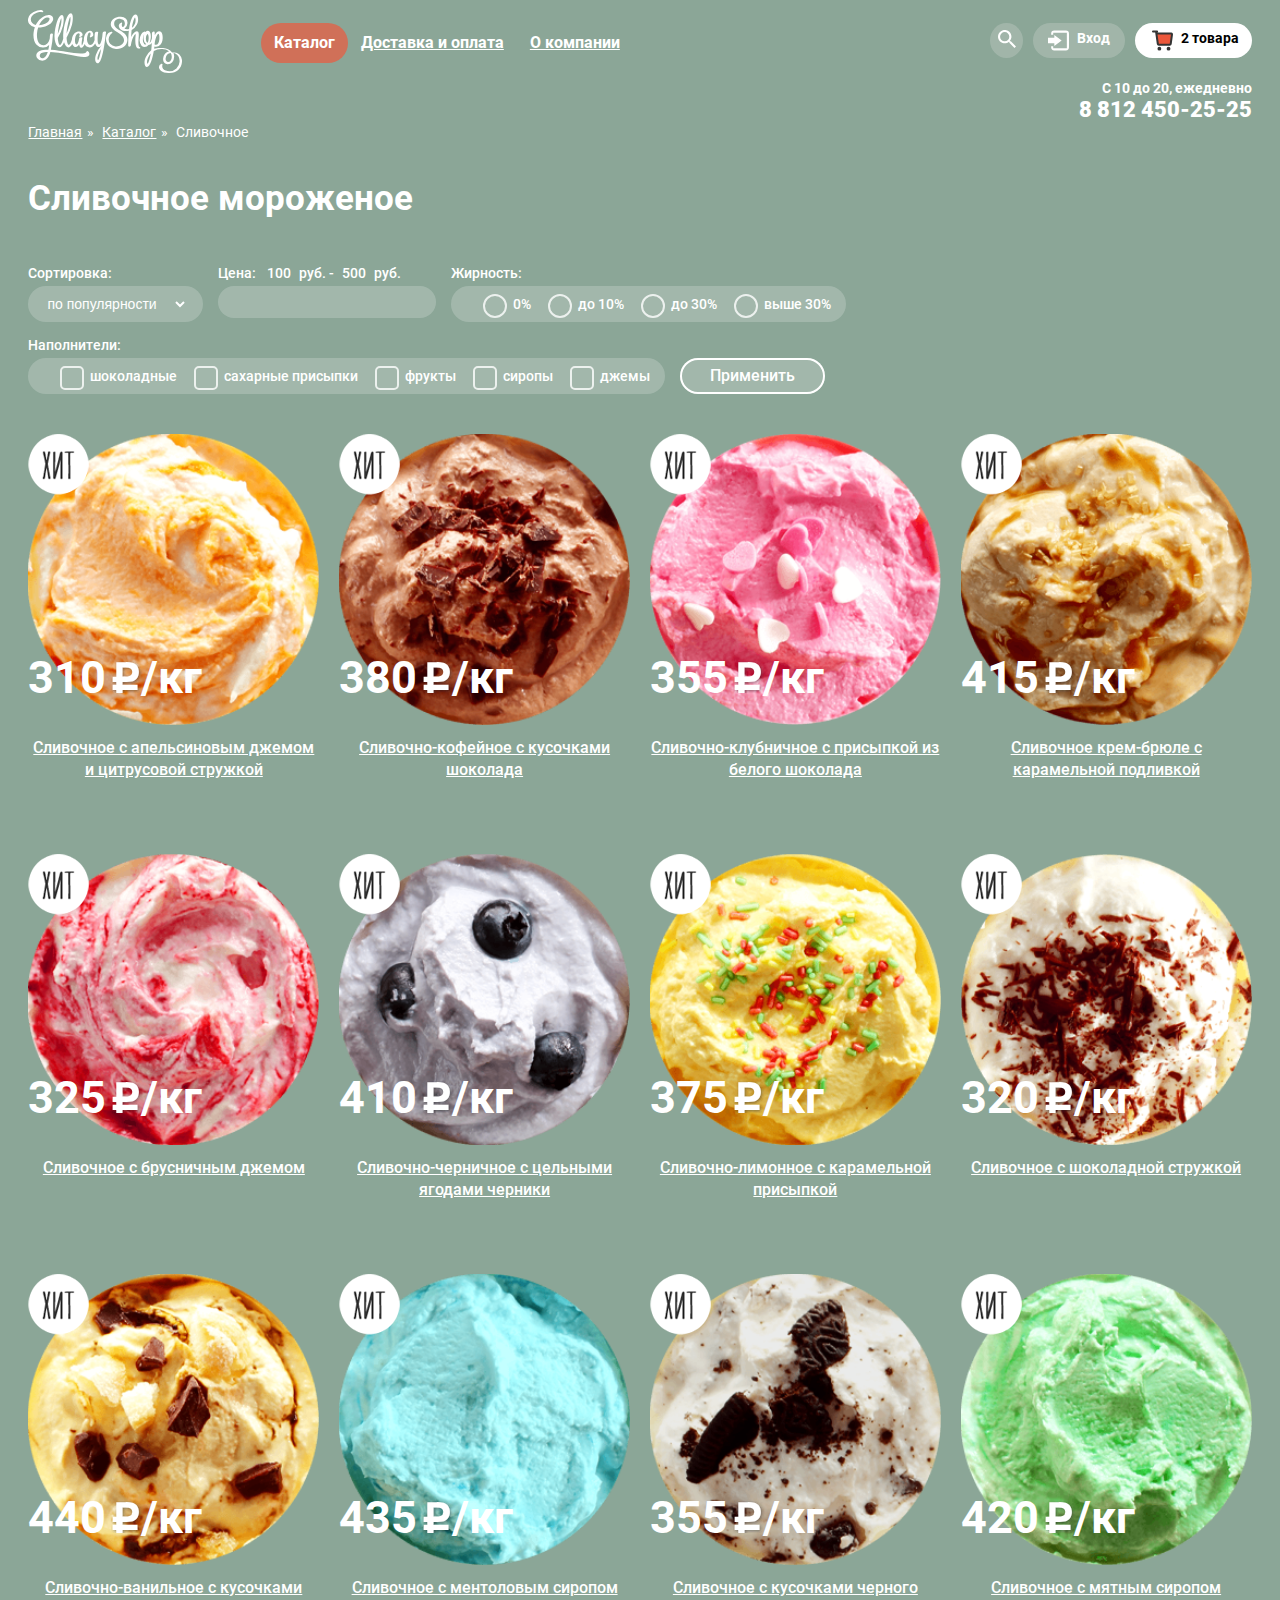
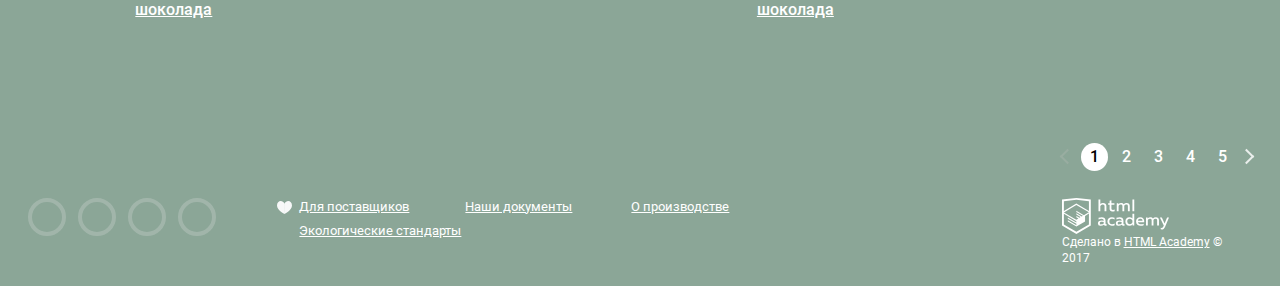
==== catalog.html @ d0eb9107 "автопрефиксер, баги" ====
<html lang="ru">

<head>
    <meta charset="UTF-8">
    <title>Glasy</title>
    <link rel="stylesheet" href="css/normalize.css">
    <link href="css/styles.css" rel="stylesheet">
    <script src="js/jquery-3.2.1.min.js"></script>
    <script src="js/jquery-ui.min.js"></script>
</head>

<body>
    <header class="header">
        <div class="wrapper menu-content clearfix">
            <div class="logo">
                <a href="index.html"><img src="img/Logo.svg" alt="Логотип"></a>
            </div>
            <nav class="main-navigation">
                <ul class="main-menu">
                    <li class="active"><a href="#">Каталог</a>
                        <ul class="sub-menu">
                            <li><span>Новинки</span></li>
                            <li><a href="#">Сливочное</a></li>
                            <li><a href="#">Щербеты</a></li>
                            <li><a href="#">Фруктовый лед</a></li>
                            <li><a href="#">Мелорин</a></li>
                        </ul>
                    </li>
                    <li><a href="#">Доставка и оплата</a></li>
                    <li><a href="#">О компании</a></li>
                </ul>
            </nav>

            <div class="user-block">
                <div class="user-information">
                   <div class="menu-information search">
                            <a href="#" class="search-item">
                            <svg xmlns="http://www.w3.org/2000/svg" width="18" height="18" viewBox="0 0 16.7 16.68"><path d="M11.94,10.49h-.76l-.26-.26a6.21,6.21,0,1,0-.68.67l.26.26v.76l4.77,4.76,1.42-1.42Zm-5.73,0A4.29,4.29,0,1,1,10.5,6.2,4.29,4.29,0,0,1,6.21,10.49Z" fill="#fff" fill-rule="evenodd"/></svg></a>
                            <div class="search-window">
                                        <div class="entry-point">
                                            <input type="text" class="search-window-input" id="search-text">
                                            <label for="search-text">Что ищем?</label>
                                        </div>
                                    </div>
                        </div>
                     <div class="entry menu-information">
                            <svg xmlns="http://www.w3.org/2000/svg" width="21" height="21" viewBox="0 0 20.063 19"><path d="M973,32.968v-0.96a3,3,0,0,1,3-3h11.059a3,3,0,0,1,3,3V44.986a3,3,0,0,1-3,3H976a3,3,0,0,1-3-3V44h2v2h13V31H975v1.968h-2Zm-3,8.046h6.029v2.743l7.027-5.3-7.027-5.3V35.9H970v5.114Z" fill="#fff" fill-opacity="0.99" fill-rule="evenodd" transform="translate(-970 -29)"/>
                            </svg>
                            
                            <a href="#">Вход</a>
                            <div class="entry-block clearfix">
                                      <form action="">
                                            <div class="entry-point">
                                                <input type="email" id="email" class="entry-input">
                                                <label for="email">Электронная почта</label>
                                            </div>
                                           <div class="entry-point">
                                               <input type="password" id="password" class="entry-input">
                                               <label for="password">Пароль</label>
                                           </div>
                                           <button type="submit" class="btn btn-entry">Войти</button>
                                       </form>
                                       <a href="#">Забыли пароль?</a>
                            <a href="#">Новая регистрация</a>
                            
                                                </div>
                                                
                        </div>
                    <div class="menu-information basket basket-full">
                    <svg xmlns="http://www.w3.org/2000/svg" width="21" height="21" viewBox="0 0 20.63 19.7"><polygon points="4.5 3.34 5.63 13.47 18.25 13.59 19.63 3.34 4.5 3.34" fill="#ec573b" fill-rule="evenodd"/><path d="M7.25,16a1.87,1.87,0,1,0,1.87,1.87A1.87,1.87,0,0,0,7.25,16ZM19.07,2H5.1A1,1,0,0,0,6,1,1,1,0,0,0,5,0H1A1,1,0,0,0,1,2H3.13a3.68,3.68,0,0,0,.14,1.05L4.73,13.34A2,2,0,0,0,6.61,15H17.49a2,2,0,0,0,1.88-1.64l1.2-8.91C20.84,3.11,20.17,2,19.07,2Zm-.47,2.17-1.19,8.79s0,0,0,0H6.73l-1.31-9H18.62ZM16.25,16a1.87,1.87,0,1,0,1.87,1.87A1.87,1.87,0,0,0,16.25,16Z" fill="#343434"/></svg>

                        <a href="#">2 товара</a>
                         <div class="fill-basket">
                             <ul>
                                 <li class="item-select">
                                     <span class="remove"></span>
                                     <img src="img/Мороженко мал.png" width="33px" height="33px" alt="Пломбир с апельсиновым джемом">
                                     <p class="item-name">Пломбир с апельсиновым джемом</p>
                                     <p>1,5 кг<span>х 200 руб.</span></p>
                                     <span class="item-cost">300 руб.</span>
                                 </li>
                                 <li class="item-select">
                                     <span class="remove"></span>
                                     <img src="img/Мороженко2 мал.png" width="33px" height="33px" alt="Клубничный пломбир с присыпкой из белого шоколада">
                                     <p class="item-name">Клубничный пломбир с присыпкой из белого шоколада</p>
                                     <p>1,5 кг<span>х 300 руб.</span></p>
                                     <span class="item-cost">450 руб.</span>
                                 </li>
                             </ul>
                             <p class="item-sum">Итого: 750 руб.</p>
                             <button class="btn btn-basket">Оформить заказ</button>
                         </div>
                    </div>
                </div>
                <div class="main-contacts">
                    С 10 до 20, ежедневно<br><span>8 812 450-25-25</span>
                </div>
            </div>
        </div>

    </header>
    <main>
        <div class="wrapper">
            <div class="breadcrumps">
                <a href="index.html">Главная</a>
                <a href="#">Каталог</a>
                <span>Сливочное</span>
                <h1>Сливочное мороженое</h1>
            </div>
        </div>
        <div class="wrapper">
            <form action="" class="item-select">
                <fieldset>
                    <legend>Сортировка:</legend>
                    <div class="input-area sort-list">
                        <label for="sort">
                          <select name="sort-list" id="sort">
                           <option value="popular" selected>по популярности</option>
                            <option value="cheap">сначала недорогие</option>
                            <option value="expensive">сначала дорогие</option>
                            <option value="fat-content">по жирности</option>
                        </select>
                        </label>
                    </div>
                </fieldset>
                <fieldset class="input-slider">
                    <div class="output-area">
                        <label for="minCost">Цена: <input type="text" id="minCost" value="100">руб. -</label>
                        <label for="maxCost"><input type="text" id="maxCost" value="500">руб.</label>
                    </div>
                    <div class="range-class input-area">
                        <div id="rating">
                    </div>
                    </div>
                </fieldset>
                <fieldset class="quality-item">
                    <legend>Жирность:</legend>
                    <div class="input-area">
                        <input type="radio" name="quality" id="low"><label for="low">0%</label>
                        <input type="radio" name="quality" id="middle"><label for="middle">до 10%</label>
                        <input type="radio" name="quality" id="normal"><label for="normal">до 30%</label>
                        <input type="radio" name="quality" id="high"><label for="high">выше 30%</label>
                    </div>
                </fieldset>
                <fieldset class="quality-item fieldset-species">
                    <legend>Наполнители:</legend>
                    <div class="input-area">
                        <input type="checkbox" id="chocolate">
                        <label for="chocolate">шоколадные</label>
                        <input type="checkbox" id="sugar">
                        <label for="sugar">сахарные присыпки</label>
                        <input type="checkbox" id="fruits">
                        <label for="fruits">фрукты</label>
                        <input type="checkbox" id="syrop">
                        <label for="syrop">сиропы</label>
                        <input type="checkbox" id="jam">
                        <label for="jam">джемы</label>
                    </div>
                </fieldset>
                <button type="submit" class="btn btn-filter">Применить</button>
            </form>
        </div>
        <div class="wrapper">
        <div class="items-list clearfix item-catalog">
                <div class="item-description">
                    <div class="item">
                        <img class="ice-cream-item" src="img/1.png" alt="Сливочное с апельсиновым джемом и цитрусовой стружкой">
                        <div class="price">
                            <span class="price-description">310</span>
                            <span>/кг</span>
                        </div>
                    </div>
                    <a href="#">Сливочное с апельсиновым джемом и цитрусовой стружкой</a>
                    <button class="btn btn-item">Быстрый просмотр</button>
                </div>
            
           
                <div class="item-description">
                    <div class="item">
                        <img class="ice-cream-item" src="img/2.png" alt="Сливочно-кофейное с кусочками шоколада">
                        <div class="price">
                            <span class="price-description">380</span>
                            <span>/кг</span>
                        </div>
                    </div>
                    <a href="#">Сливочно-кофейное с кусочками шоколада</a>
                    <button class="btn btn-item">Быстрый просмотр</button>
                </div>
            
            
                <div class="item-description">
                    <div class="item">
                        <img class="ice-cream-item" src="img/3.png" alt="Сливочно-клубничное с присыпкой из белого шоколада">
                        <div class="price">
                            <span class="price-description">355</span>
                            <span>/кг</span>
                        </div>
                    </div>
                    <a href="#">Сливочно-клубничное с присыпкой из белого шоколада</a>
                    <button class="btn btn-item">Быстрый просмотр</button>
                </div>
           
            
                <div class="item-description">
                    <div class="item">
                        <img class="ice-cream-item" src="img/4.png" alt="Сливочное крем-брюле с карамельной подливкой">
                        <div class="price">
                            <span class="price-description">415</span>
                            <span>/кг</span>
                        </div>
                    </div>
                    <a href="#">Сливочное крем-брюле с карамельной подливкой</a>
                    <button class="btn btn-item">Быстрый просмотр</button>
                </div>
            
            
                <div class="item-description">
                    <div class="item">
                        <img class="ice-cream-item" src="img/5.png" alt="Сливочное с брусничным джемом">
                        <div class="price">
                            <span class="price-description">325</span>
                            <span>/кг</span>
                        </div>
                    </div>
                    <a href="#">Сливочное с брусничным джемом</a>
                    <button class="btn btn-item">Быстрый просмотр</button>
                </div>
           
            
                <div class="item-description">
                    <div class="item">
                        <img class="ice-cream-item" src="img/6.png" alt="Сливочно-черничное с цельными ягодами черники">
                        <div class="price">
                            <span class="price-description">410</span>
                            <span>/кг</span>
                        </div>
                    </div>
                    <a href="#">Сливочно-черничное с цельными ягодами черники</a>
                    <button class="btn btn-item">Быстрый просмотр</button>
                </div>
            
           
                <div class="item-description">
                    <div class="item">
                        <img class="ice-cream-item" src="img/7.png" alt="Сливочно-лимонное с карамельной присыпкой">
                        <div class="price">
                            <span class="price-description">375</span>
                            <span>/кг</span>
                        </div>
                    </div>
                    <a href="#">Сливочно-лимонное с карамельной присыпкой</a>
                    <button class="btn btn-item">Быстрый просмотр</button>
                </div>
           
            
                <div class="item-description">
                    <div class="item">
                        <img class="ice-cream-item" src="img/8.png" alt="Сливочное с шоколадной стружкой">
                        <div class="price">
                            <span class="price-description">320</span>
                            <span>/кг</span>
                        </div>
                    </div>
                    <a href="#">Сливочное с шоколадной стружкой</a>
                    <button class="btn btn-item">Быстрый просмотр</button>
                </div>
           
            
                <div class="item-description">
                    <div class="item">
                        <img class="ice-cream-item" src="img/9.png" alt="Сливочно-ванильное с кусочками шоколада">
                        <div class="price">
                            <span class="price-description">440</span>
                            <span>/кг</span>
                        </div>
                    </div>
                    <a href="#">Сливочно-ванильное с кусочками шоколада</a>
                    <button class="btn btn-item">Быстрый просмотр</button>
                </div>
            
           
                <div class="item-description">
                    <div class="item">
                        <img class="ice-cream-item" src="img/10.png" alt="Сливочноe с ментоловым сиропом">
                        <div class="price">
                            <span class="price-description">435</span>
                            <span>/кг</span>
                        </div>
                    </div>
                    <a href="#">Сливочноe с ментоловым сиропом</a>
                    <button class="btn btn-item">Быстрый просмотр</button>
                </div>
            
           
                <div class="item-description">
                    <div class="item">
                        <img class="ice-cream-item" src="img/11.png" alt="Сливочное с кусочками черного шоколада">
                        <div class="price">
                            <span class="price-description">355</span>
                            <span>/кг</span>
                        </div>
                    </div>
                    <a href="#">Сливочное с кусочками черного шоколада</a>
                    <button class="btn btn-item">Быстрый просмотр</button>
                </div>
            
           
                <div class="item-description">
                    <div class="item">
                        <img class="ice-cream-item" src="img/12.png" alt="Сливочное с мятным сиропом">
                        <div class="price">
                            <span class="price-description">420</span>
                            <span>/кг</span>
                        </div>
                    </div>
                    <a href="#">Сливочное с мятным сиропом</a>
                    <button class="btn btn-item">Быстрый просмотр</button>
                </div>
            
        </div>
        </div>
        <div class="wrapper clearfix">
            <div class="pages">

                <a href="#prev" class="prev"></a>
                <a href="#" class="active-page">1</a>
                <a href="#">2</a>
                <a href="#">3</a>
                <a href="#">4</a>
                <a href="#">5</a>
                <a href="#next" class="next"></a>
            </div>
        </div>
    </main>
   <footer>
        <div class="wrapper clearfix">
            <div class="social-block">
                <a href="#" class="social social-tw">Твитер</a>
                <a href="#" class="social social-inst">Инстаграм</a>
                <a href="#" class="social social-fb">Фэйсбук</a>
                <a href="#" class="social social-vk">Вконтакте</a>
            </div>
            <div class="main-information-block">
                <ul class="main-information">
                    <li><a href="#" class="heart">Для поставщиков</a></li>
                    <li><a href="#">Наши документы</a></li>
                    <li><a href="#">О производстве</a></li>
                    <li><a href="#">Экологические стандарты</a></li>
                </ul>
            </div>
            <div class="developer-information">
                <div class="logo-image">
                    <img src="img/htmlacademy.svg" alt="Htmlacademy">
                </div>
                <span>Сделано в <a href="#">HTML Academy</a> © 2017</span>

            </div>
        </div>
    </footer>
    <script src="http://api-maps.yandex.ru/2.1/?lang=ru_RU" type="text/javascript"></script>
    <script async src="js/script.js"></script>
</body>

</html>
---- css/styles.css ----
@font-face {
    font-family: 'Roboto';
    src: url('../fonts/RobotoMedium.eot');
    src: url('../fonts/RobotoMedium.eot') format('embedded-opentype'), url('../fonts/RobotoMedium.woff2') format('woff2'), url('../fonts/RobotoMedium.woff') format('woff'), url('../fonts/RobotoMedium.ttf') format('truetype'), url('../fonts/RobotoMedium.svg#RobotoMedium') format('svg');
    font-style: normal;
    font-weight: 500;
}

@font-face {
    font-family: 'Roboto';
    src: url('../fonts/RobotoRegular.eot');
    src: url('../fonts/RobotoRegular.eot') format('embedded-opentype'), url('../fonts/RobotoRegular.woff2') format('woff2'), url('../fonts/RobotoRegular.woff') format('woff'), url('../fonts/RobotoRegular.ttf') format('truetype'), url('../fonts/RobotoRegular.svg#RobotoRegular') format('svg');
    font-style: normal;
    font-weight: 400;
}

@font-face {
    font-family: 'Roboto';
    src: url('../fonts/RobotoBold.eot');
    src: url('../fonts/RobotoBold.eot') format('embedded-opentype'), url('../fonts/RobotoBold.woff2') format('woff2'), url('../fonts/RobotoBold.woff') format('woff'), url('../fonts/RobotoBold.ttf') format('truetype'), url('../fonts/RobotoBold.svg#RobotoBold') format('svg');
    font-style: normal;
    font-weight: 700;
}

@font-face {
    font-family: 'Roboto';
    src: url('../fonts/RobotoBlack.eot');
    src: url('../fonts/RobotoBlack.eot') format('embedded-opentype'), url('../fonts/RobotoBlack.woff2') format('woff2'), url('../fonts/RobotoBlack.woff') format('woff'), url('../fonts/RobotoBlack.ttf') format('truetype'), url('../fonts/RobotoBlack.svg#RobotoBlack') format('svg');
    font-style: normal;
    font-weight: 900;
}

body {
    font-family: "Roboto", sans-serif, "Arial";
    font-weight: 400;
    margin: 0;
    padding: 0;
    font-size: 16px;
    color: #000000;
    line-height: 22px;
    background-color: #8ba697;
    min-width: 815px;
}

#slider-1:checked~.slider-wrapper {
    background: #8ba697 url("../img/Мороженко 1-slide.png") no-repeat top center;
    /*    background-size: 100%;*/
}

#slider-2:checked~.slider-wrapper {
    background: #8b98a8 url("../img/Мороженко 2-slide.png") no-repeat top center;
    /*    background-size: 100%;*/
}

#slider-3:checked~.slider-wrapper {
    background: #9f8d86 url("../img/Мороженко 3-slide.png") no-repeat top center;
    /*    background-size: 100%;*/
}

.slider-wrapper {
    width: 100%;
    -webkit-transition: 0.1s linear;
    -o-transition: 0.1s linear;
    transition: 0.1s linear;
}

.slider-content {
    position: relative;
}

.slider-wrapper .slider-1,
.slider-wrapper .slider-2,
.slider-wrapper .slider-3 {
    display: none;
}

#slider-1:checked~.slider-wrapper .slider-1,
#slider-2:checked~.slider-wrapper .slider-2,
#slider-3:checked~.slider-wrapper .slider-3 {
    display: block;
}

.slider {
    padding-top: 280px;
    margin-bottom: 40px;
}

.slider b {
    font-size: 60px;
    line-height: 62px;
    font-weight: 800;
    display: block;
    color: #ffffff;
    text-align: center;
    padding-bottom: 35px;
    width: 90%;
    margin: 0 auto;
}

#slider-1,
#slider-2,
#slider-3 {
    display: none;
}

.slider-control {
    font-size: 0;
    position: absolute;
    left: 0;
    bottom: 0;
    z-index: 20;
}

.slider-control label {
    display: inline-block;
    width: 18px;
    height: 18px;
    -webkit-border-radius: 50%;
            border-radius: 50%;
    border: 2px solid #ffffff;
    margin-right: 5px;
    cursor: pointer;
    -webkit-transition: 0.4s linear;
    -o-transition: 0.4s linear;
    transition: 0.4s linear;
}

.slider-control label:hover {
    background-color: rgba(255, 255, 255, 0.4);
}

.slider-control label:active {
    background-color: #ffffff;
}

#slider-1:checked~.slider-wrapper label[for="slider-1"],
#slider-2:checked~.slider-wrapper label[for="slider-2"],
#slider-3:checked~.slider-wrapper label[for="slider-3"] {
    background-color: #ffffff;
}

.wrapper {
    margin: 0 auto;
    width: 95.555%;
}

.clearfix::after {
    content: "";
    display: table;
    clear: both;
}

.logo {
    float: left;
    width: 18.02%;
    padding-top: 10px;
}

.logo img {
    max-width: 100%;
}

.main-navigation {
    padding-left: 12px;
    float: left;
    padding-top: 23px;
}

.main-navigation .main-menu {
    list-style: none;
    padding: 0;
    margin: 0;
    font-size: 0;
    position: absolute;
    width: 45%;
}

.main-menu li {
    display: inline-block;
    vertical-align: top;
}

.main-menu a {
    display: block;
    color: #ffffff;
    font-size: 16px;
    line-height: 22px;
    font-weight: 700;
    padding: 9px 13px;
    -webkit-transition: color 0.2s linear;
    -o-transition: color 0.2s linear;
    transition: color 0.2s linear;
}

.main-menu a:hover {
    background-color: #f8f7f4;
    color: #000000;
    -webkit-border-radius: 20px;
            border-radius: 20px;
    text-decoration: none;
}

.main-menu a:active {
    background-color: #f8f7f4;
    color: #000000;
    -webkit-border-radius: 20px;
            border-radius: 20px;
    -webkit-box-shadow: inset 0px 2px 1px 0px rgba(105, 105, 105, 1);
            box-shadow: inset 0px 2px 1px 0px rgba(105, 105, 105, 1);
    text-decoration: none;
}

.main-menu .active {
    background-color: #d07058;
    -webkit-border-radius: 20px;
            border-radius: 20px;
}

.main-menu .active a {
    text-decoration: none;
}

.main-menu .cataloge {
    position: relative;
}

.main-menu .cataloge::after {
    content: "";
    position: absolute;
    display: block;
    background-color: transparent;
    width: 100%;
    height: 10px;
    bottom: -7px;
    left: 0;
}

.main-menu .sub-menu li {
    display: block;
}

.main-menu .sub-menu .active {
    background-color: #d07058;
    -webkit-border-radius: 0;
            border-radius: 0;
    color: #ffffff;
}

.main-menu .sub-menu a {
    font-size: 14px;
    line-height: 16px;
    font-weight: 400;
    color: #000000;
    text-decoration: none;
    padding: 8px 0 8px 20px;
    margin: 0;
}

.main-menu .sub-menu span {
    font-size: 14px;
    line-height: 16px;
    font-weight: 700;
    color: #000000;
    padding: 12px 0 20px 20px;
    display: block;
    position: relative;
}

.main-menu .sub-menu span::after {
    content: "";
    position: absolute;
    height: 1px;
    background-color: #ebeae7;
    top: 100%;
    left: 0;
    right: 0;
    margin-left: 8px;
    margin-right: 8px;
}

.main-menu .sub-menu a:hover {
    background-color: #fbded7;
    -webkit-border-radius: 0;
            border-radius: 0;
}

.main-menu .sub-menu a:active {
    background-color: #f6b5a5;
    -webkit-border-radius: 0;
            border-radius: 0;
    -webkit-box-shadow: none;
            box-shadow: none;
}

.user-block {
    float: right;
    width: 262px;
    padding-top: 23px;
}

.main-menu .sub-menu {
    background-color: #ffffff;
    padding: 0;
    margin: 0;
    -webkit-box-shadow: 0px 20px 20px 0px rgba(0, 0, 0, 0.4);
            box-shadow: 0px 20px 20px 0px rgba(0, 0, 0, 0.4);
    -webkit-border-radius: 5px;
            border-radius: 5px;
    width: 143px;
    position: absolute;
    z-index: 200;
    display: none;
    margin-top: 5px;
}

.main-menu>li {
    position: relative;
}

.main-menu>li:hover .sub-menu {
    display: block;
}

.user-block .user-information {
    font-size: 0;
    line-height: 0px;
    padding-bottom: 19px;
}

.user-block .user-information a {
    text-decoration: none;
    font-weight: 700;
    font-size: 14px;
    line-height: 17px;
    color: #ffffff;
    vertical-align: top;
}

.user-information a {
    padding-left: 8px;
}

.user-block .menu-information {
    line-height: 0px;
    position: relative;
    display: inline-block;
    margin-right: 10px;
    padding-right: 8px;
    padding-top: 8px;
    background-color: rgba(248, 247, 244, 0.2);
    -webkit-border-radius: 20px;
            border-radius: 20px;
    vertical-align: top;
    -webkit-transition: 0.3s linear;
    -o-transition: 0.3s linear;
    transition: 0.3s linear;
}

.user-block .menu-information::after {
    content: "";
    position: absolute;
    display: block;
    background-color: transparent;
    width: 100%;
    height: 10px;
    bottom: -7px;
    left: 0;
}

.user-block .menu-information:last-of-type {
    margin-right: 0;
}

.user-information .search {
    width: 25px;
    height: 25px;
    -webkit-border-radius: 50%;
            border-radius: 50%;
    padding-top: 7px;
    padding-bottom: 3px;
}

.user-information .menu-information:hover a {
    color: #000000;
}

.user-block .menu-information:hover {
    background-color: rgba(248, 247, 244, 1);
    color: #000000;
}

.user-information .search:hover>.search-window {
    display: block;
}

.search-window {
    width: 310px;
    background-color: #f8f7f4;
    -webkit-border-radius: 15px;
            border-radius: 15px;
    display: none;
    position: absolute;
    z-index: 200;
    right: 0;
    padding: 16px 16px 17px 16px;
    margin-top: 5px;
    top: 100%;
}

.search-window-input {
    width: 310px;
    margin: 0 auto;
    border: 1px solid #d3d3d2;
    -webkit-border-radius: 5px;
            border-radius: 5px;
    outline: none;
    font-size: 16px;
    line-height: 16px;
    font-family: "Roboto", sans-serif, "Arial";
    font-weight: 700;
    padding: 10px 15px;
    -webkit-box-sizing: border-box;
            box-sizing: border-box;
    background-color: #ffffff;
}
.input-filled +label,
.search-window-input:focus+label {
    -webkit-transform: translateY(-27px);
        -ms-transform: translateY(-27px);
            transform: translateY(-27px);
    font-size: 11px;
    color: #5b9ddf;
}
.search-window .input-filled +label {font-size: 11px;}

.search-window label {
    font-size: 14px;
    line-height: 24px;
    font-weight: 400;
    font-size: 16px;
    opacity: 1;
    color: #656565;
    position: absolute;
    top: 10px;
    left: 10px;
}

.search-window-input:hover {
    border: 2px solid #c7c6c5;
}

.search-window-input:focus {
    border: 2px solid #8fbdec;
}

.user-information .search:hover path {
    fill: #000;
}

.user-information .entry {
    padding: 7px 15px;
}

.user-information .entry:hover>.entry-block {
    display: block;
}

.user-information .entry:hover path {
    fill: #000;
}

.entry-block {
    width: 242px;
    background-color: #f8f7f4;
    -webkit-border-radius: 15px;
            border-radius: 15px;
    padding: 20px 15px 15px 15px;
    display: none;
    position: absolute;
    z-index: 200;
    right: 0;
    margin-top: 5px;
    top: 100%;
}

.user-information .entry-block a {
    padding: 0;
    text-decoration: underline;
    color: #000000;
    margin-top: 6px;
    font-size: 13px;
    font-weight: 400;
    line-height: 24px;
    display: inline-block;
    float: right;
}

.user-information .entry-block a:hover,
.user-information .entry-block a:active {
    color: #ec593c;
}

.entry-input {
    width: 240px;
    margin: 0 auto;
    border: 1px solid #d3d3d2;
    -webkit-border-radius: 5px;
            border-radius: 5px;
    outline: none;
    font-size: 16px;
    line-height: 24px;
    font-family: "Roboto", sans-serif, "Arial";
    font-weight: 700;
    padding: 8px 15px;
    -webkit-box-sizing: border-box;
            box-sizing: border-box;
    background-color: #ffffff;
    margin-bottom: 15px;
}

.entry-input:hover {
    border: 2px solid #c7c6c5;
}

.entry-input:focus {
    border: 2px solid #8fbdec;
}

.entry-input:focus+label {
    -webkit-transform: translateY(-27px);
        -ms-transform: translateY(-27px);
            transform: translateY(-27px);
    font-size: 11px;
    color: #5b9ddf;
}
.entry-point .input-filled +label {font-size: 11px;}

.entry-point {
    position: relative;
}

.entry-block label {
    font-size: 14px;
    line-height: 24px;
    font-weight: 400;
    font-size: 16px;
    opacity: 1;
    color: #656565;
    position: absolute;
    top: 10px;
    left: 10px;
}

.user-information .basket {
    width: 100px;
    padding: 7px 0px 7px 17px;
}

.user-information .basket-full {
    background-color: #ffffff;
}

.user-information .basket-full a {
    color: #000000;
}

.user-information .basket:hover d {
    fill: #ec573b;
}

.user-information .basket:hover>.fill-basket {
    display: block;
}

.fill-basket .remove {
    position: relative;
    vertical-align: middle;
}

.fill-basket .remove::before,
.fill-basket .remove::after {
    content: "";
    position: absolute;
    width: 10px;
    height: 2px;
    background-color: #949392;
    top: 0;
}

.fill-basket .remove::before {
    -webkit-transform: rotate(45deg);
        -ms-transform: rotate(45deg);
            transform: rotate(45deg);
}

.fill-basket .remove::after {
    -webkit-transform: rotate(-45deg);
        -ms-transform: rotate(-45deg);
            transform: rotate(-45deg);
}

.fill-basket .item-name {
    width: 238px;
    padding-left: 10px;
    padding-right: 15px;
    line-height: 15px;
}

.item-select p {
    font-size: 13px;
    display: inline-block;
    vertical-align: middle;
}

.item-select img {
    margin-left: 27px;
    vertical-align: middle;
}

.item-select p>span {
    padding-left: 5px;
    color: #808080;
}

.item-select .item-cost {
    font-size: 13px;
    margin-left: 20px;
    vertical-align: middle;
}

.fill-basket ul {
    padding: 0;
    margin: 0;
    border-bottom: 1px solid #e9e8e5;
}

.fill-basket .item-sum {
    font-size: 15px;
    font-weight: 700;
    margin-top: 17px;
    margin-bottom: 20px;
    text-align: right;
}

.user-information .basket:hover path {
    fill: #000;
}

.basket .fill-basket {
    width: 540px;
    background-color: #f8f7f4;
    -webkit-border-radius: 5px;
            border-radius: 5px;
    -webkit-box-shadow: 0px 20px 20px 0px rgba(0, 0, 0, 0.4);
            box-shadow: 0px 20px 20px 0px rgba(0, 0, 0, 0.4);
    padding: 26px 15px 21px 17px;
    font-size: 0;
    position: absolute;
    right: 0;
    top: 100%;
    margin-top: 5px;
    -webkit-box-sizing: border-box;
            box-sizing: border-box;
    z-index: 200;
    display: none;
}

.user-block .main-contacts {
    color: #ffffff;
    font-size: 14px;
    font-weight: 700;
    text-align: right;
}

.user-block .main-contacts span {
    font-weight: 800;
    font-size: 22px;
}

.features {
    display: -webkit-box;
    display: -webkit-flex;
    display: -ms-flexbox;
    display: flex;
}

.features .feature-item-left {
    width: 48.837%;
    background: #460715 url("../img/%D0%9C%D0%B0%D0%BB%D0%B8%D0%BD%D0%BE%D0%B2%D1%8B%D0%B9%20%D1%84%D0%BE%D0%BD.png") no-repeat center;
    -webkit-background-size: cover;
            background-size: cover;
    padding: 20px 20px 23px 18px;
    color: #ffffff;
    -webkit-border-radius: 15px;
            border-radius: 15px;
    -webkit-box-sizing: border-box;
            box-sizing: border-box;
    margin-right: 2.326%;
}

.features .feature-item-left b {
    font-size: 35px;
    font-weight: 700;
    padding-bottom: 25px;
    display: block;
}

.features .feature-item-left p {
    padding: 0;
    margin: 0;
    font-size: 18px;
    font-weight: 700;
    min-height: 66px;
}

.features .feature-item-right {
    width: 48.837%;
    background: #794d30 url("../img/%D0%A8%D0%BE%D0%BA%D0%BE%D0%BB%D0%B0%D0%B4%D0%BD%D1%8B%D0%B9%20%D1%84%D0%BE%D0%BD.png") no-repeat center;
    -webkit-background-size: cover;
            background-size: cover;
    padding: 20px 20px 23px 18px;
    -webkit-border-radius: 15px;
            border-radius: 15px;
    -webkit-box-sizing: border-box;
            box-sizing: border-box;
    color: #ffffff;
}

.features .feature-item-right b {
    font-size: 35px;
    font-weight: 700;
    padding-bottom: 25px;
    display: block;
}

.features .feature-item-right p {
    padding: 0;
    margin: 0;
    font-size: 18px;
    font-weight: 700;
    min-height: 66px;
}

.btn {
    outline: none;
    border: none;
    color: #ffffff;
    background: -webkit-gradient( linear, left top, right top, from(rgb(231, 74, 53)), to(rgb(242, 104, 67)));
    background: -webkit-linear-gradient( left, rgb(231, 74, 53) 0%, rgb(242, 104, 67) 100%);
    background: -o-linear-gradient( left, rgb(231, 74, 53) 0%, rgb(242, 104, 67) 100%);
    background: linear-gradient( 90deg, rgb(231, 74, 53) 0%, rgb(242, 104, 67) 100%);
    -webkit-border-radius: 20px;
            border-radius: 20px;
    font-weight: 700;
    font-family: "Roboto", sans-serif, "Arial";
    line-height: 24px;
    padding: 12px 20px;
    font-size: 17px;
    -webkit-box-shadow: 0px 2px 2px 0px rgba(172, 16, 0, 0.64);
            box-shadow: 0px 2px 2px 0px rgba(172, 16, 0, 0.64);
    -webkit-transition: 0.4s linear;
    -o-transition: 0.4s linear;
    transition: 0.4s linear;
    vertical-align: top;
    cursor: pointer;
}

.btn:hover {
    background: -webkit-gradient( linear, left top, right top, from(rgba(255, 255, 255, 0.2)), to(rgba(255, 255, 255, 0.2))), -webkit-gradient( linear, left top, right top, from(rgb(231, 74, 53)), to(rgb(242, 104, 67)));
    background: -webkit-linear-gradient( left, rgba(255, 255, 255, 0.2) 0%, rgba(255, 255, 255, 0.2) 100%), -webkit-linear-gradient( left, rgb(231, 74, 53) 0%, rgb(242, 104, 67) 100%);
    background: -o-linear-gradient( left, rgba(255, 255, 255, 0.2) 0%, rgba(255, 255, 255, 0.2) 100%), -o-linear-gradient( left, rgb(231, 74, 53) 0%, rgb(242, 104, 67) 100%);
    background: linear-gradient( 90deg, rgba(255, 255, 255, 0.2) 0%, rgba(255, 255, 255, 0.2) 100%), linear-gradient( 90deg, rgb(231, 74, 53) 0%, rgb(242, 104, 67) 100%);
}

.btn:active {
    background: -webkit-gradient( linear, left top, right top, from(rgba(0, 0, 0, 0.07)), to(rgba(0, 0, 0, 0.07))), -webkit-gradient( linear, left top, right top, from(rgb(242, 104, 67)), to(rgb(231, 74, 53)));
    background: -webkit-linear-gradient( left, rgba(0, 0, 0, 0.07) 0%, rgba(0, 0, 0, 0.07) 100%), -webkit-linear-gradient( left, rgb(242, 104, 67) 0%, rgb(231, 74, 53) 100%);
    background: -o-linear-gradient( left, rgba(0, 0, 0, 0.07) 0%, rgba(0, 0, 0, 0.07) 100%), -o-linear-gradient( left, rgb(242, 104, 67) 0%, rgb(231, 74, 53) 100%);
    background: linear-gradient( 90deg, rgba(0, 0, 0, 0.07) 0%, rgba(0, 0, 0, 0.07) 100%), linear-gradient( 90deg, rgb(242, 104, 67) 0%, rgb(231, 74, 53) 100%);
    -webkit-box-shadow: inset 0px 2px 2px 0px rgba(148, 39, 24, 0.004);
            box-shadow: inset 0px 2px 2px 0px rgba(148, 39, 24, 0.004);
}

.btn-1 {
    float: right;
    margin-top: 21px;
}

.btn-2 {
    float: right;
    margin-right: 25px;
}

.btn-write {
    padding: 12px 30px;
}

.btn-slider {
    padding: 12px 35px;
    margin: 0 auto;
    display: block;
}

.btn-send {
    float: right;
    margin-top: 25px;
}

.btn-entry {
    padding: 6px 30px 10px 25px;
    float: left;
    margin-top: 6px;
}

.btn-item {
    margin-top: 18px;
    width: 100%;
    visibility: hidden;
    -webkit-transition: initial;
    -o-transition: initial;
    transition: initial;
    position: relative;
}

.btn-basket {
    padding: 11px 20px;
    float: right;
}

.btn-filter {
    font-size: 16px;
    font-weight: 500;
    padding: 9px 30px;
    background: rgba(255, 255, 255, 0.2);
    display: inline-block;
    line-height: 1.15;
    -webkit-box-shadow: none;
            box-shadow: none;
    -webkit-box-shadow: inset 0px 0px 0px 2px rgba(255, 255, 255, 1);
            box-shadow: inset 0px 0px 0px 2px rgba(255, 255, 255, 1);
    vertical-align: bottom;
    margin-top: 15px;
}

.btn-filter:hover {
    color: #000000;
    background: #ffffff;
}

.btn-filter:active {
    color: #000000;
    background: #eaeaea;
    -webkit-box-shadow: inset 0px 2px 1px 0px rgba(105, 105, 105, 1);
            box-shadow: inset 0px 2px 1px 0px rgba(105, 105, 105, 1);
}

.items-list {
    margin-top: 29px;
    font-size: 0;
    margin-right: -10px;
    margin-left: -10px;
    display: -webkit-box;
    display: -webkit-flex;
    display: -ms-flexbox;
    display: flex;
    -webkit-flex-wrap: wrap;
        -ms-flex-wrap: wrap;
            flex-wrap: wrap;
}

.item-catalog {
    padding-bottom: 60px;
}

.item-description {
    padding-top: 11px;
    padding-left: 10px;
    padding-right: 10px;
    display: inline-block;
    vertical-align: top;
    width: 25%;
    padding-bottom: 22px;
    margin-bottom: -50px;
    position: relative;
    -webkit-box-sizing: border-box;
            box-sizing: border-box;
}

.item-description:hover::after {
    position: absolute;
    content: "";
    top: 0;
    left: 0;
    right: 0;
    bottom: 0;
    background-color: rgba(248, 247, 244, 0.3);
    -webkit-box-shadow: 0px 20px 20px 0px rgba(0, 0, 0, 0.4);
            box-shadow: 0px 20px 20px 0px rgba(0, 0, 0, 0.4);
    -webkit-border-radius: 5px;
            border-radius: 5px;
    cursor: pointer;
    z-index: 200;
}

.item-description:hover>.btn-item {
    visibility: visible;
    z-index: 220;
}

.item-description:hover>a {
    z-index: 220;
}

.item-description:nth-child(4n) {
    margin-right: 0;
}

.item {
    position: relative;
}

.item-description a {
    font-size: 16px;
    line-height: 22px;
    color: #ffffff;
    font-weight: 500;
    text-align: center;
    display: block;
    padding-top: 12px;
    min-height: 68px;
    position: relative;
    /*временно*/
}

.item-description a:hover,
.item-description a:active {
    color: #ffbc9e;
}

.item .ice-cream-item {
    width: 100%;
}

.item::before {
    background-image: url(../img/%D0%A5%D0%98%D0%A2%203.png);
    width: 61px;
    height: 61px;
    content: "";
    position: absolute;
    top: 0;
    left: 0;
}

.item .price {
    font-size: 0;
    position: absolute;
    top: 80%;
    left: 0;
}

.item .price span {
    font-size: 45px;
    font-weight: 700;
    color: #ffffff;
}

.item .price-description {
    position: relative;
    margin-right: 30px;
    padding-right: 5px;
}

.item .price-description::after {
    background-image: url("../img/%D0%A0.svg");
    position: absolute;
    content: "";
    top: 10px;
    left: 100%;
    width: 32px;
    height: 32px;
}

.shop-description {
    background: #eee2cc url("../img/%D0%A4%D0%BE%D0%BD.jpg");
    padding: 25px 22px 0px 18px;
    margin-bottom: 40px;
    -webkit-border-radius: 15px;
            border-radius: 15px;
}

.shop-description p {
    padding: 0;
    margin: 0;
    font-size: 24px;
    line-height: 30px;
    font-weight: 500;
    padding-bottom: 30px;
}

.shop-description ul {
    padding: 0;
    margin: 0;
    list-style: none;
    font-size: 0;
}

.shop-description li {
    padding: 0;
    margin: 0;
    font-size: 16px;
    line-height: 22px;
    display: inline-block;
    padding-bottom: 30px;
    padding-left: 55px;
    width: 48.85%;
    vertical-align: top;
    -webkit-box-sizing: border-box;
            box-sizing: border-box;
    position: relative;
}

.shop-description li::before {
    content: "";
    position: absolute;
    width: 48px;
    height: 48px;
    left: 0;
    top: -10px;
}

.description-items .ice-cream::before {
    background-image: url(../img/ice-cream.svg);
}

.description-items .cow::before {
    background-image: url(../img/cow.svg);
}

.description-items .tree::before {
    background-image: url(../img/list.svg);
}

.description-items .temperature::before {
    background-image: url(../img/temper.svg);
}

.shop-description li:nth-of-type(odd) {
    margin-right: 2.3%;
}

.news-content {
    margin-bottom: 40px;
    display: -webkit-box;
    display: -webkit-flex;
    display: -ms-flexbox;
    display: flex;
}

.news-content .news {
    width: 48.837%;
    background: #ffffff url("../img/%D0%9A%D0%BB%D1%83%D0%B1%D0%BD%D0%B8%D1%87%D0%BD%D1%8B%D0%B9%20%D1%84%D0%BE%D0%BD1.png") no-repeat center;
    -webkit-background-size: 100% 100%;
            background-size: 100% 100%;
    -webkit-border-radius: 15px;
            border-radius: 15px;
    padding-top: 25px;
    padding-left: 18px;
    -webkit-box-sizing: border-box;
            box-sizing: border-box;
    margin-right: 2.326%;
}

.news h3 {
    padding: 0;
    margin: 0;
    max-width: 299px;
    font-weight: 500;
    color: #5a5a5a;
    padding-bottom: 10px;
    font-size: 16px;
    line-height: 22px;
}

.news p {
    margin: 0;
    padding: 0;
    max-width: 299px;
    font-size: 24px;
    line-height: 29px;
    font-weight: 700;
    padding-bottom: 80px;
}

.news a {
    color: #000000;
}

.news a:hover,
.news a:active {
    color: #ec593c;
}

.news-content .subscription {
    width: 48.837%;
    padding-bottom: 40px;
    background: #ffffff url("../img/%D0%9F%D0%BE%D0%B4%D0%BB%D0%BE%D0%B6%D0%BA%D0%B0.png") no-repeat;
    -webkit-background-size: 100% 100%;
            background-size: 100% 100%;
    -webkit-border-radius: 15px;
            border-radius: 15px;
    -webkit-box-sizing: border-box;
            box-sizing: border-box;
}

.subscription form {
    margin-top: 18px;
    position: relative;
}

.subscription p {
    padding: 0;
    margin: 0;
    color: #5a5a5a;
    padding-left: 26px;
    padding-top: 37px;
    padding-right: 22px;
    min-height: 86px;
}

.subscription-input {
    border: 1px solid #d3d3d2;
    -webkit-border-radius: 5px;
            border-radius: 5px;
    outline: none;
    color: #000000;
    font-size: 16px;
    line-height: 22px;
    font-family: "Roboto", sans-serif, "Arial";
    font-weight: 400;
    padding: 10px 10px 10px 12px;
    margin-left: 26px;
    -webkit-box-sizing: border-box;
            box-sizing: border-box;
    width: 50%;
    font-weight: 500;
}

.subscription label {
    font-size: 14px;
    line-height: 24px;
    font-weight: 400;
    opacity: 1;
    color: #656565;
    position: absolute;
    top: 10px;
    left: 30px;
}

.subscription-input:focus+label {
    -webkit-transform: translateY(-27px);
        -ms-transform: translateY(-27px);
            transform: translateY(-27px);
    font-size: 11px;
    color: #5b9ddf;
}
.subscription .input-filled +label {font-size: 11px;}

#map {
    background-image: url(../img/Layer%203.jpg);
    background-repeat: no-repeat;
    -webkit-background-size: cover;
            background-size: cover;
    width: 100%;
    height: 430px;
}

.contacts {
    border: 1px solid transparent;
}

.address-content {
    position: absolute;
    right: 0;
    bottom: 0;
    margin-bottom: 60px;
    width: 254px;
    background-color: #ffffff;
    padding: 33px 24px 29px 25px;
    -webkit-border-radius: 15px;
            border-radius: 15px;
}

.address-info {
    position: relative;
}

.address-content p {
    margin: 0;
    padding: 0;
    font-size: 14px;
    line-height: 20px;
    padding-bottom: 23px;
}

.address-content span {
    font-size: 18px;
    line-height: 24px;
    font-weight: 700;
}

footer {
    padding-top: 19px;
    padding-bottom: 20px;
}

.social-block {
    font-size: 0;
    float: left;
    margin-right: 5.8%;
}

.social-block .social {
    width: 30px;
    height: 30px;
    -webkit-border-radius: 50%;
            border-radius: 50%;
    display: inline-block;
    opacity: 0.8;
    border: 4px solid rgba(194, 206, 199, 0.5);
    margin-right: 12px;
    position: relative;
}

.social-block .social:hover {
    opacity: 0.98;
    border: 4px solid rgba(194, 206, 199, 0.71);
}

.social-block .social:active {
    opacity: 1;
    border: 4px solid rgba(194, 206, 199, 0.7);
    -webkit-box-shadow: inset 0px 2px 1px 0px rgba(136, 136, 136, 1);
            box-shadow: inset 0px 2px 1px 0px rgba(136, 136, 136, 1);
}

.social-block .social::before {
    position: absolute;
    content: "";
    width: 30px;
    height: 30px;
}

.social-block .social-tw::before {
    background: url("../img/tw.svg");
    top: 0;
}

.social-block .social-inst::before {
    background: url("../img/inst.svg");
    top: 0;
}

.social-block .social-fb::before {
    background: url("../img/fb.svg");
    top: 0;
}

.social-block .social-vk::before {
    background: url("../img/vk.svg");
    top: 0;
}

.main-information-block {
    float: left;
    width: 45%;
}

.main-information {
    list-style: none;
    padding: 0;
    margin: 0;
    font-size: 0;
}

.main-information li {
    display: inline-block;
    min-width: 166px;
    -webkit-box-sizing: border-box;
            box-sizing: border-box;
    position: relative;
}

.main-information li .heart::before {
    content: "";
    position: absolute;
    width: 20px;
    height: 20px;
    left: -25px;
    background: url("../img/%D0%A1%D0%B5%D1%80%D0%B4%D1%86%D0%B5.svg") no-repeat center;
}

.main-information a {
    color: #ffffff;
    font-size: 13px;
    line-height: 17px;
}

footer a:hover,
footer a:active {
    color: #ffbc9e;
}

.developer-information {
    float: right;
    width: 190px;
}

.developer-information span {
    font-size: 12px;
    line-height: 16px;
    color: #ffffff;
    vertical-align: top;
}

.developer-information a {
    color: #ffffff;
    vertical-align: top;
}

.breadcrumps {
    padding-bottom: 25px;
    font-size: 0;
}

.breadcrumps a,
.breadcrumps span {
    color: #ffffff;
    font-size: 14px;
    padding-right: 5px;
    margin-right: 15px;
    position: relative;
}

.breadcrumps a:hover,
.breadcrumps a:active {
    color: #ffbc9e;
}

.breadcrumps a::after {
    content: "\00BB";
    color: #ffffff;
    left: 100%;
    position: absolute;
}

.pages {
    float: right;
    font-size: 0;
    padding-bottom: 6px;
}

.breadcrumps h1 {
    font-size: 35px;
    line-height: 35px;
    font-weight: 700;
    padding-top: 10px;
    color: #ffffff;
}

.pages a {
    display: inline-block;
    color: #ffffff;
    text-decoration: none;
    font-size: 16px;
    font-weight: 500;
    margin-right: 5px;
    text-align: center;
    -webkit-border-radius: 50%;
            border-radius: 50%;
    padding: 3px 9px;
}

.pages a:hover {
    background-color: rgba(255, 255, 255, 0.2);
}

.pages a:active {
    background-color: rgba(255, 255, 255, 1);
    color: #000000;
}

.pages .active-page,
.pages .active-page:hover,
.pages .active-page:active {
    color: #000000;
    background-color: #ffffff;
    -webkit-border-radius: 50%;
            border-radius: 50%;
}

.pages .prev {
    border-top: 2px solid #99ada1;
    border-left: 2px solid #99ada1;
    width: 9px;
    height: 9px;
    -webkit-transform: rotate(-45deg);
        -ms-transform: rotate(-45deg);
            transform: rotate(-45deg);
    cursor: default;
    margin-right: 8px;
    padding: 0;
    -webkit-border-radius: 0;
            border-radius: 0;
}

.pages .next {
    border-bottom: 2px solid #eaeeec;
    border-right: 2px solid #eaeeec;
    width: 9px;
    height: 9px;
    -webkit-transform: rotate(-45deg);
        -ms-transform: rotate(-45deg);
            transform: rotate(-45deg);
    margin-right: 0;
    padding: 0;
    -webkit-border-radius: 0;
            border-radius: 0;
}

.item-select {
    font-size: 0;
}

.item-select input,
.item-select select {
    color: #ffffff;
    outline: none;
    opacity: 1;
    background-color: transparent;
    outline: none;
    border: none;
    font-weight: 500;
}

.item-select legend {
    font-size: 14px;
    color: #ffffff;
    padding-bottom: 5px;
    font-weight: 500;
}

.item-select fieldset {
    border: none;
    display: inline-block;
    padding: 0;
    margin: 0;
    margin-right: 15px;
    vertical-align: top;
    line-height: 1.15;
    margin-bottom: 15px;
}

.item-select .fieldset-species {
    margin-bottom: 0;
}

.input-area {
    background-color: rgba(255, 255, 255, 0.2);
    -webkit-border-radius: 25px;
            border-radius: 25px;
    padding: 9px 15px;
    line-height: 1.3;
}

.sort-list:hover {
    background-color: #ffffff;
    cursor: pointer;
}

.sort-list:hover select {
    color: #000000;
    font-weight: 700;
}

select:focus {
    color: #000000;
}

.input-area input {
    display: none;
}

.input-area label {
    font-size: 14px;
    font-weight: 500;
    color: #ffffff;
}

.quality-item label {
    padding-left: 47px;
    position: relative;
}

.quality-item label::before,
.quality-item label::after {
    position: absolute;
    content: "";
    width: 20px;
    height: 20px;
    -webkit-border-radius: 50%;
            border-radius: 50%;
    border: 2px solid rgba(255, 255, 255, 0.8);
    top: -2px;
    left: 17px;
}

.quality-item label:hover::before {
    border: 2px solid #ffffff;
}

.quality-item label::after {
    width: 8px;
    height: 8px;
    background-color: #ffffff;
    top: 4px;
    left: 23px;
    display: none;
}

.quality-item input:checked+label::after {
    display: block;
}

.fieldset-species label::before {
    -webkit-border-radius: 5px;
            border-radius: 5px;
}

.fieldset-species label::after {
    display: none;
    width: 10px;
    height: 7px;
    border-left: 2px solid #ffffff;
    border-bottom: 2px solid #ffffff;
    -webkit-transform: rotate(-45deg);
        -ms-transform: rotate(-45deg);
            transform: rotate(-45deg);
    -webkit-border-radius: 0;
            border-radius: 0;
    background-color: transparent;
    border-top: 0;
    border-right: 0;
}

.range-class {
    width: 186px;
    padding: 16px;
}

.output-area {
    font-size: 0;
    line-height: 0;
    padding-bottom: 5px;
}

.output-area label {
    font-size: 14px;
    font-weight: 500;
    color: #ffffff;
}

.output-area input {
    outline: none;
    width: 40px;
    text-align: center;
    display: inline-block;
    font-family: "Roboto", sans-serif, "Arial";
    font-weight: 500;
    border: none;
    font-size: 14px;
    color: #ffffff;
    background-color: transparent;
    padding: 0;
}

#rating {
    width: 188px;
}


/* Контейнер слайдера */

.ui-slider {
    position: relative;
}


/* Ползунок */

.ui-slider .ui-slider-handle {
    position: absolute;
    -webkit-border-radius: 50%;
            border-radius: 50%;
    z-index: 2;
    width: 20px;
    height: 20px;
    background-color: rgb(248, 247, 244);
    cursor: pointer;
    -webkit-box-shadow: 0px 2px 2px 0px rgba(0, 0, 0, 0.1);
            box-shadow: 0px 2px 2px 0px rgba(0, 0, 0, 0.1);
}

.ui-slider .ui-slider-range {
    position: absolute;
    z-index: 1;
    font-size: .7em;
    display: block;
    border: 0;
    overflow: hidden;
}

.ui-slider-horizontal {
    height: 4px;
}


/* позиционируем ползунки */

.ui-slider-horizontal .ui-slider-handle {
    top: -7px;
    margin-left: -10px;
}

.ui-slider-horizontal .ui-slider-handle:focus {
    outline: none;
}

.ui-slider-horizontal .ui-slider-range {
    top: 0;
    height: 100%;
}

.ui-slider-horizontal .ui-slider-range-min {
    left: 0;
}

.ui-slider-horizontal .ui-slider-range-max {
    right: 0;
}


/* оформление полосы по которой ходит ползунок */

.ui-widget-content {
    background: rgba(255, 255, 255, 0.5);
    border: none;
}


/* оформление активного участка (между двумя ползунками) */

.ui-widget-header {
    background: #ffffff;
}

.pop-up {
    z-index: 400;
    width: 425px;
    background-color: #ffffff;
    padding: 20px 30px 25px 25px;
    position: fixed;
    -webkit-border-radius: 15px;
            border-radius: 15px;
    left: 50%;
    top: 50%;
    -webkit-transform: translate(-50%, -50%);
        -ms-transform: translate(-50%, -50%);
            transform: translate(-50%, -50%);
    pointer-events: none;
    opacity: 0;
    visibility: hidden;
    -webkit-transition: all 0.3s linear;
    -o-transition: all 0.3s linear;
    transition: all 0.3s linear;
    background-color: #f8f7f4;
}

.pop-up-active {
    opacity: 1;
    pointer-events: all;
    visibility: visible;
    -webkit-animation: appearing 0.5s;
            animation: appearing 0.5s;
}

@-webkit-keyframes appearing {
    0% {
        top: 0;
        left: 50%;
    }
    100% {
        top: 50%;
        left: 50%;
    }
    ;
}

@keyframes appearing {
    0% {
        top: 0;
        left: 50%;
    }
    100% {
        top: 50%;
        left: 50%;
    }
    ;
}

.pop-up p {
    padding: 0;
    padding-bottom: 20px;
    margin: 0;
    font-size: 24px;
    line-height: 24px;
    font-weight: 500;
}

.pop-up input,
.pop-up textarea {
    border: 1px solid #d3d3d2;
    -webkit-border-radius: 5px;
            border-radius: 5px;
    outline: none;
    font-size: 16px;
    line-height: 24px;
    font-family: "Roboto", sans-serif, "Arial";
    font-weight: 700;
    padding: 10px 15px;
    -webkit-box-sizing: border-box;
            box-sizing: border-box;
    background-color: #ffffff;
}

.pop-up .pop-up-form {
    position: relative;
}

.pop-up label {
    position: absolute;
    top: 10px;
    left: 10px;
    font-size: 14px;
    line-height: 24px;
    font-weight: 400;
    opacity: 1;
    color: #656565;
}

.pop-up-input:focus+label {
    -webkit-transform: translateY(-27px);
        -ms-transform: translateY(-27px);
            transform: translateY(-27px);
    font-size: 11px;
    color: #5b9ddf;
}

.pop-up-input:hover {
    border: 2px solid #c7c6c5;
}

.pop-up-input:focus {
    border: 2px solid #8fbdec;
}

.pop-up input {
    width: 269px;
    margin-bottom: 20px;
    display: block;
}
.pop-up .input-filled +label {font-size: 11px;}

.pop-up textarea {
    width: 100%;
    vertical-align: top;
}

.pop-up .close {
    width: 20px;
    height: 20px;
    outline: none;
    border: none;
    position: absolute;
    cursor: pointer;
    top: 10px;
    right: 10px;
    background-color: transparent;
}

.pop-up .close::before {
    content: "";
    position: absolute;
    width: 19px;
    height: 2px;
    background-color: #000000;
    -webkit-transform: rotate(45deg);
        -ms-transform: rotate(45deg);
            transform: rotate(45deg);
    top: 9px;
    right: 1px;
}

.pop-up .close::after {
    content: "";
    position: absolute;
    width: 19px;
    height: 2px;
    background-color: #000000;
    -webkit-transform: rotate(-45deg);
        -ms-transform: rotate(-45deg);
            transform: rotate(-45deg);
    top: 9px;
    right: 1px;
}

.pop-up-error {
    -webkit-animation: bounce 0.5s;
            animation: bounce 0.5s;
}

@-webkit-keyframes bounce {
    0% {
        left: 55%;
    }
    50% {
        left: 45%;
    }
    100% {
        left: 50%;
    }
    ;
}

@keyframes bounce {
    0% {
        left: 55%;
    }
    50% {
        left: 45%;
    }
    100% {
        left: 50%;
    }
    ;
}

.overlay {
    top: 0;
    left: 0;
    width: 100%;
    height: 100%;
    z-index: 300;
    display: none;
    position: fixed;
    background-color: rgba (0, 0, 0, 0.5);
}

.overlay-active {
    display: block;
}
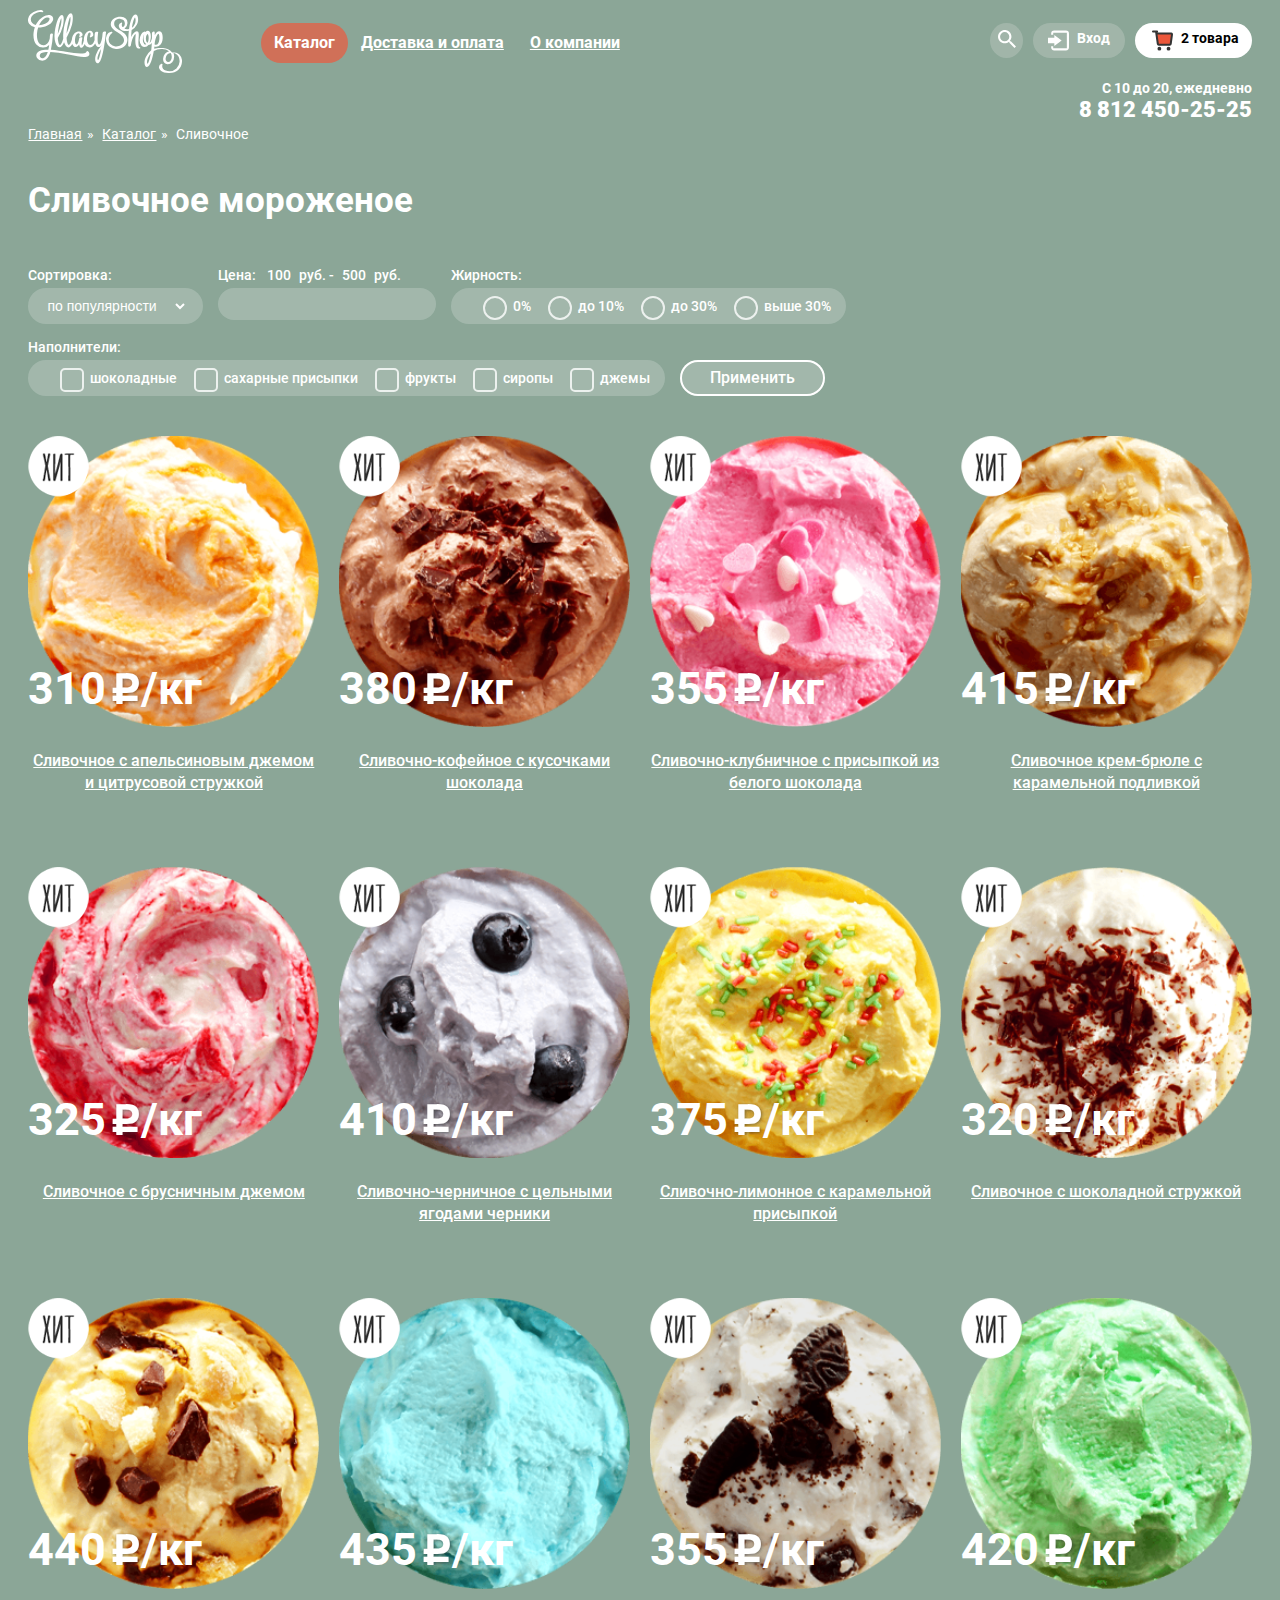
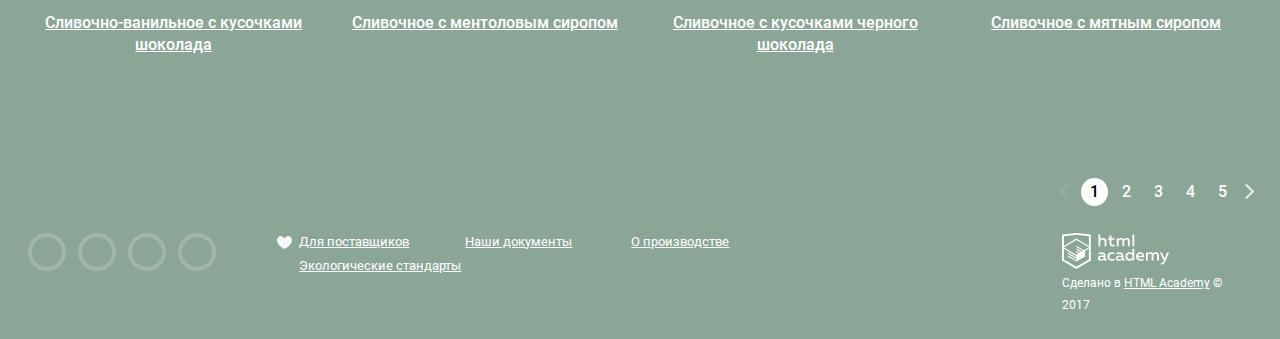
==== commit 1c3c47b1: "исправлен скрипт" ====
--- a/catalog.html
+++ b/catalog.html
@@ -1,5 +1,5 @@
+<!DOCTYPE html>
 <html lang="ru">
-
 <head>
     <meta charset="UTF-8">
     <title>Glasy</title>
@@ -8,7 +8,6 @@
     <script src="js/jquery-3.2.1.min.js"></script>
     <script src="js/jquery-ui.min.js"></script>
 </head>
-
 <body>
     <header class="header">
         <div class="wrapper menu-content clearfix">
@@ -30,66 +29,61 @@
                     <li><a href="#">О компании</a></li>
                 </ul>
             </nav>
-
             <div class="user-block">
                 <div class="user-information">
-                   <div class="menu-information search">
-                            <a href="#" class="search-item">
+                    <div class="menu-information search">
+                        <a href="#" class="search-item">
                             <svg xmlns="http://www.w3.org/2000/svg" width="18" height="18" viewBox="0 0 16.7 16.68"><path d="M11.94,10.49h-.76l-.26-.26a6.21,6.21,0,1,0-.68.67l.26.26v.76l4.77,4.76,1.42-1.42Zm-5.73,0A4.29,4.29,0,1,1,10.5,6.2,4.29,4.29,0,0,1,6.21,10.49Z" fill="#fff" fill-rule="evenodd"/></svg></a>
-                            <div class="search-window">
-                                        <div class="entry-point">
-                                            <input type="text" class="search-window-input" id="search-text">
-                                            <label for="search-text">Что ищем?</label>
-                                        </div>
-                                    </div>
-                        </div>
-                     <div class="entry menu-information">
-                            <svg xmlns="http://www.w3.org/2000/svg" width="21" height="21" viewBox="0 0 20.063 19"><path d="M973,32.968v-0.96a3,3,0,0,1,3-3h11.059a3,3,0,0,1,3,3V44.986a3,3,0,0,1-3,3H976a3,3,0,0,1-3-3V44h2v2h13V31H975v1.968h-2Zm-3,8.046h6.029v2.743l7.027-5.3-7.027-5.3V35.9H970v5.114Z" fill="#fff" fill-opacity="0.99" fill-rule="evenodd" transform="translate(-970 -29)"/>
+                        <div class="search-window">
+                            <div class="entry-point">
+                                <input type="text" class="search-window-input" id="search-text">
+                                <label for="search-text">Что ищем?</label>
+                            </div>
+                        </div>
+                    </div>
+                    <div class="entry menu-information">
+                        <svg xmlns="http://www.w3.org/2000/svg" width="21" height="21" viewBox="0 0 20.063 19"><path d="M973,32.968v-0.96a3,3,0,0,1,3-3h11.059a3,3,0,0,1,3,3V44.986a3,3,0,0,1-3,3H976a3,3,0,0,1-3-3V44h2v2h13V31H975v1.968h-2Zm-3,8.046h6.029v2.743l7.027-5.3-7.027-5.3V35.9H970v5.114Z" fill="#fff" fill-opacity="0.99" fill-rule="evenodd" transform="translate(-970 -29)"/>
                             </svg>
-                            
-                            <a href="#">Вход</a>
-                            <div class="entry-block clearfix">
-                                      <form action="">
-                                            <div class="entry-point">
-                                                <input type="email" id="email" class="entry-input">
-                                                <label for="email">Электронная почта</label>
-                                            </div>
-                                           <div class="entry-point">
-                                               <input type="password" id="password" class="entry-input">
-                                               <label for="password">Пароль</label>
-                                           </div>
-                                           <button type="submit" class="btn btn-entry">Войти</button>
-                                       </form>
-                                       <a href="#">Забыли пароль?</a>
+                        <a href="#">Вход</a>
+                        <div class="entry-block clearfix">
+                            <form action="">
+                                <div class="entry-point">
+                                    <input type="email" id="email" class="entry-input">
+                                    <label for="email">Электронная почта</label>
+                                </div>
+                                <div class="entry-point">
+                                    <input type="password" id="password" class="entry-input">
+                                    <label for="password">Пароль</label>
+                                </div>
+                                <button type="submit" class="btn btn-entry">Войти</button>
+                            </form>
+                            <a href="#">Забыли пароль?</a>
                             <a href="#">Новая регистрация</a>
-                            
-                                                </div>
-                                                
-                        </div>
+                        </div>
+                    </div>
                     <div class="menu-information basket basket-full">
-                    <svg xmlns="http://www.w3.org/2000/svg" width="21" height="21" viewBox="0 0 20.63 19.7"><polygon points="4.5 3.34 5.63 13.47 18.25 13.59 19.63 3.34 4.5 3.34" fill="#ec573b" fill-rule="evenodd"/><path d="M7.25,16a1.87,1.87,0,1,0,1.87,1.87A1.87,1.87,0,0,0,7.25,16ZM19.07,2H5.1A1,1,0,0,0,6,1,1,1,0,0,0,5,0H1A1,1,0,0,0,1,2H3.13a3.68,3.68,0,0,0,.14,1.05L4.73,13.34A2,2,0,0,0,6.61,15H17.49a2,2,0,0,0,1.88-1.64l1.2-8.91C20.84,3.11,20.17,2,19.07,2Zm-.47,2.17-1.19,8.79s0,0,0,0H6.73l-1.31-9H18.62ZM16.25,16a1.87,1.87,0,1,0,1.87,1.87A1.87,1.87,0,0,0,16.25,16Z" fill="#343434"/></svg>
-
+                        <svg xmlns="http://www.w3.org/2000/svg" width="21" height="21" viewBox="0 0 20.63 19.7"><polygon points="4.5 3.34 5.63 13.47 18.25 13.59 19.63 3.34 4.5 3.34" fill="#ec573b" fill-rule="evenodd"/><path d="M7.25,16a1.87,1.87,0,1,0,1.87,1.87A1.87,1.87,0,0,0,7.25,16ZM19.07,2H5.1A1,1,0,0,0,6,1,1,1,0,0,0,5,0H1A1,1,0,0,0,1,2H3.13a3.68,3.68,0,0,0,.14,1.05L4.73,13.34A2,2,0,0,0,6.61,15H17.49a2,2,0,0,0,1.88-1.64l1.2-8.91C20.84,3.11,20.17,2,19.07,2Zm-.47,2.17-1.19,8.79s0,0,0,0H6.73l-1.31-9H18.62ZM16.25,16a1.87,1.87,0,1,0,1.87,1.87A1.87,1.87,0,0,0,16.25,16Z" fill="#343434"/></svg>
                         <a href="#">2 товара</a>
-                         <div class="fill-basket">
-                             <ul>
-                                 <li class="item-select">
-                                     <span class="remove"></span>
-                                     <img src="img/Мороженко мал.png" width="33px" height="33px" alt="Пломбир с апельсиновым джемом">
-                                     <p class="item-name">Пломбир с апельсиновым джемом</p>
-                                     <p>1,5 кг<span>х 200 руб.</span></p>
-                                     <span class="item-cost">300 руб.</span>
-                                 </li>
-                                 <li class="item-select">
-                                     <span class="remove"></span>
-                                     <img src="img/Мороженко2 мал.png" width="33px" height="33px" alt="Клубничный пломбир с присыпкой из белого шоколада">
-                                     <p class="item-name">Клубничный пломбир с присыпкой из белого шоколада</p>
-                                     <p>1,5 кг<span>х 300 руб.</span></p>
-                                     <span class="item-cost">450 руб.</span>
-                                 </li>
-                             </ul>
-                             <p class="item-sum">Итого: 750 руб.</p>
-                             <button class="btn btn-basket">Оформить заказ</button>
-                         </div>
+                        <div class="fill-basket">
+                            <ul>
+                                <li class="item-select">
+                                    <span class="remove"></span>
+                                    <img src="img/Мороженко1.png" width="33" height="33" alt="Пломбир с апельсиновым джемом">
+                                    <p class="item-name">Пломбир с апельсиновым джемом</p>
+                                    <p>1,5 кг<span>х 200 руб.</span></p>
+                                    <span class="item-cost">300 руб.</span>
+                                </li>
+                                <li class="item-select">
+                                    <span class="remove"></span>
+                                    <img src="img/Мороженко2.png" width="33" height="33" alt="Клубничный пломбир с присыпкой из белого шоколада">
+                                    <p class="item-name">Клубничный пломбир с присыпкой из белого шоколада</p>
+                                    <p>1,5 кг<span>х 300 руб.</span></p>
+                                    <span class="item-cost">450 руб.</span>
+                                </li>
+                            </ul>
+                            <p class="item-sum">Итого: 750 руб.</p>
+                            <button class="btn btn-basket">Оформить заказ</button>
+                        </div>
                     </div>
                 </div>
                 <div class="main-contacts">
@@ -97,7 +91,6 @@
                 </div>
             </div>
         </div>
-
     </header>
     <main>
         <div class="wrapper">
@@ -130,7 +123,7 @@
                     </div>
                     <div class="range-class input-area">
                         <div id="rating">
-                    </div>
+                        </div>
                     </div>
                 </fieldset>
                 <fieldset class="quality-item">
@@ -161,7 +154,7 @@
             </form>
         </div>
         <div class="wrapper">
-        <div class="items-list clearfix item-catalog">
+            <div class="items-list clearfix item-catalog">
                 <div class="item-description">
                     <div class="item">
                         <img class="ice-cream-item" src="img/1.png" alt="Сливочное с апельсиновым джемом и цитрусовой стружкой">
@@ -173,8 +166,6 @@
                     <a href="#">Сливочное с апельсиновым джемом и цитрусовой стружкой</a>
                     <button class="btn btn-item">Быстрый просмотр</button>
                 </div>
-            
-           
                 <div class="item-description">
                     <div class="item">
                         <img class="ice-cream-item" src="img/2.png" alt="Сливочно-кофейное с кусочками шоколада">
@@ -186,8 +177,6 @@
                     <a href="#">Сливочно-кофейное с кусочками шоколада</a>
                     <button class="btn btn-item">Быстрый просмотр</button>
                 </div>
-            
-            
                 <div class="item-description">
                     <div class="item">
                         <img class="ice-cream-item" src="img/3.png" alt="Сливочно-клубничное с присыпкой из белого шоколада">
@@ -199,8 +188,6 @@
                     <a href="#">Сливочно-клубничное с присыпкой из белого шоколада</a>
                     <button class="btn btn-item">Быстрый просмотр</button>
                 </div>
-           
-            
                 <div class="item-description">
                     <div class="item">
                         <img class="ice-cream-item" src="img/4.png" alt="Сливочное крем-брюле с карамельной подливкой">
@@ -212,8 +199,6 @@
                     <a href="#">Сливочное крем-брюле с карамельной подливкой</a>
                     <button class="btn btn-item">Быстрый просмотр</button>
                 </div>
-            
-            
                 <div class="item-description">
                     <div class="item">
                         <img class="ice-cream-item" src="img/5.png" alt="Сливочное с брусничным джемом">
@@ -225,8 +210,6 @@
                     <a href="#">Сливочное с брусничным джемом</a>
                     <button class="btn btn-item">Быстрый просмотр</button>
                 </div>
-           
-            
                 <div class="item-description">
                     <div class="item">
                         <img class="ice-cream-item" src="img/6.png" alt="Сливочно-черничное с цельными ягодами черники">
@@ -238,8 +221,6 @@
                     <a href="#">Сливочно-черничное с цельными ягодами черники</a>
                     <button class="btn btn-item">Быстрый просмотр</button>
                 </div>
-            
-           
                 <div class="item-description">
                     <div class="item">
                         <img class="ice-cream-item" src="img/7.png" alt="Сливочно-лимонное с карамельной присыпкой">
@@ -251,8 +232,6 @@
                     <a href="#">Сливочно-лимонное с карамельной присыпкой</a>
                     <button class="btn btn-item">Быстрый просмотр</button>
                 </div>
-           
-            
                 <div class="item-description">
                     <div class="item">
                         <img class="ice-cream-item" src="img/8.png" alt="Сливочное с шоколадной стружкой">
@@ -264,8 +243,6 @@
                     <a href="#">Сливочное с шоколадной стружкой</a>
                     <button class="btn btn-item">Быстрый просмотр</button>
                 </div>
-           
-            
                 <div class="item-description">
                     <div class="item">
                         <img class="ice-cream-item" src="img/9.png" alt="Сливочно-ванильное с кусочками шоколада">
@@ -277,8 +254,6 @@
                     <a href="#">Сливочно-ванильное с кусочками шоколада</a>
                     <button class="btn btn-item">Быстрый просмотр</button>
                 </div>
-            
-           
                 <div class="item-description">
                     <div class="item">
                         <img class="ice-cream-item" src="img/10.png" alt="Сливочноe с ментоловым сиропом">
@@ -290,8 +265,6 @@
                     <a href="#">Сливочноe с ментоловым сиропом</a>
                     <button class="btn btn-item">Быстрый просмотр</button>
                 </div>
-            
-           
                 <div class="item-description">
                     <div class="item">
                         <img class="ice-cream-item" src="img/11.png" alt="Сливочное с кусочками черного шоколада">
@@ -303,8 +276,6 @@
                     <a href="#">Сливочное с кусочками черного шоколада</a>
                     <button class="btn btn-item">Быстрый просмотр</button>
                 </div>
-            
-           
                 <div class="item-description">
                     <div class="item">
                         <img class="ice-cream-item" src="img/12.png" alt="Сливочное с мятным сиропом">
@@ -316,12 +287,10 @@
                     <a href="#">Сливочное с мятным сиропом</a>
                     <button class="btn btn-item">Быстрый просмотр</button>
                 </div>
-            
-        </div>
+            </div>
         </div>
         <div class="wrapper clearfix">
             <div class="pages">
-
                 <a href="#prev" class="prev"></a>
                 <a href="#" class="active-page">1</a>
                 <a href="#">2</a>
@@ -332,7 +301,7 @@
             </div>
         </div>
     </main>
-   <footer>
+    <footer>
         <div class="wrapper clearfix">
             <div class="social-block">
                 <a href="#" class="social social-tw">Твитер</a>
@@ -353,12 +322,9 @@
                     <img src="img/htmlacademy.svg" alt="Htmlacademy">
                 </div>
                 <span>Сделано в <a href="#">HTML Academy</a> © 2017</span>
-
             </div>
         </div>
     </footer>
-    <script src="http://api-maps.yandex.ru/2.1/?lang=ru_RU" type="text/javascript"></script>
     <script async src="js/script.js"></script>
 </body>
-
 </html>
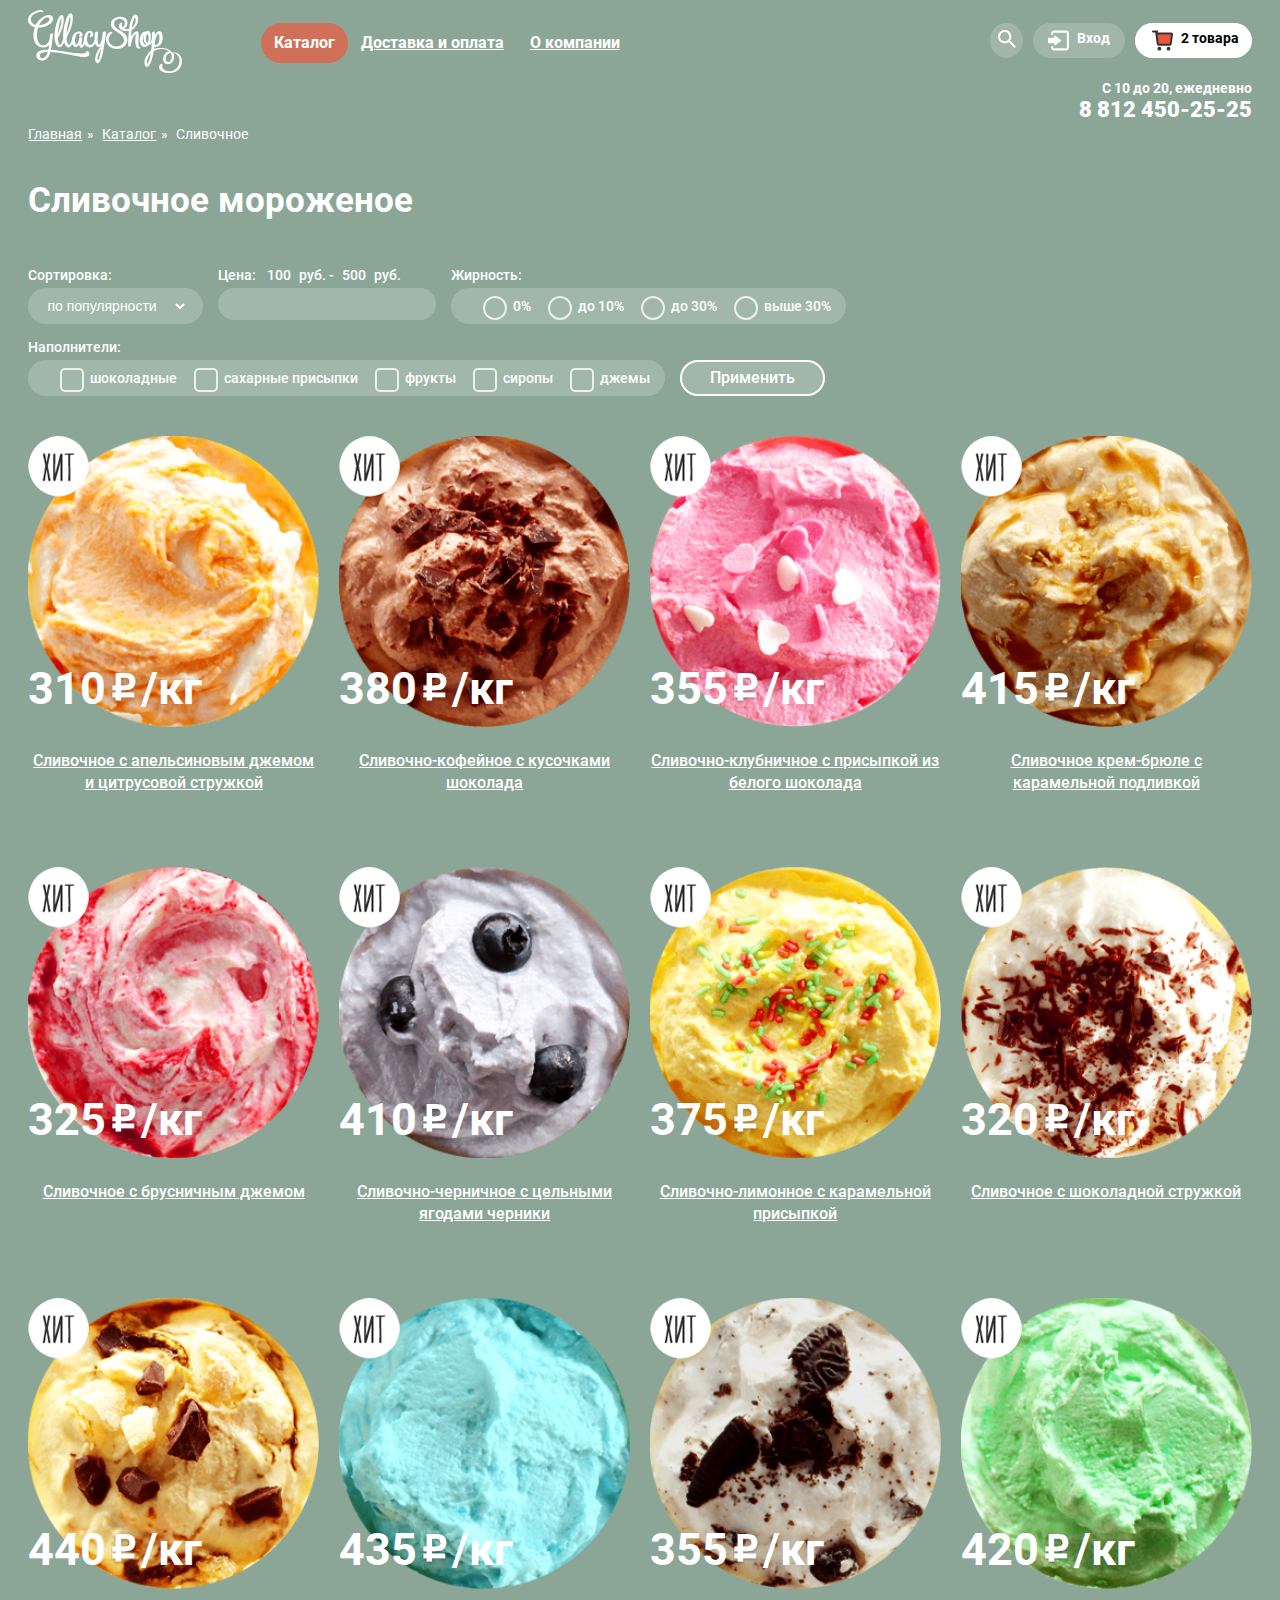
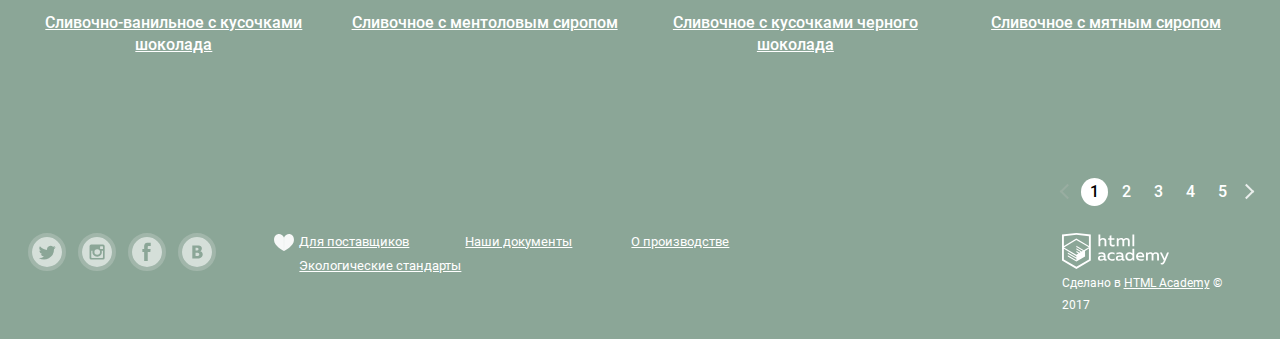
==== commit d832d25f: "добавлен фавикон" ====
--- a/catalog.html
+++ b/catalog.html
@@ -5,6 +5,8 @@
     <title>Glasy</title>
     <link rel="stylesheet" href="css/normalize.css">
     <link href="css/styles.css" rel="stylesheet">
+     <link rel="icon" href="favicon.ico" type="image/x-icon">
+<link rel="shortcut icon" href="favicon.ico" type="image/x-icon"> 
     <script src="js/jquery-3.2.1.min.js"></script>
     <script src="js/jquery-ui.min.js"></script>
 </head>
--- a/css/styles.css
+++ b/css/styles.css
@@ -40,6 +40,7 @@
     line-height: 22px;
     background-color: #8ba697;
     min-width: 815px;
+    max-width: 1920px;
 }
 
 #slider-1:checked~.slider-wrapper {
@@ -116,7 +117,7 @@
     width: 18px;
     height: 18px;
     -webkit-border-radius: 50%;
-            border-radius: 50%;
+    border-radius: 50%;
     border: 2px solid #ffffff;
     margin-right: 5px;
     cursor: pointer;
@@ -196,7 +197,7 @@
     background-color: #f8f7f4;
     color: #000000;
     -webkit-border-radius: 20px;
-            border-radius: 20px;
+    border-radius: 20px;
     text-decoration: none;
 }
 
@@ -204,16 +205,16 @@
     background-color: #f8f7f4;
     color: #000000;
     -webkit-border-radius: 20px;
-            border-radius: 20px;
+    border-radius: 20px;
     -webkit-box-shadow: inset 0px 2px 1px 0px rgba(105, 105, 105, 1);
-            box-shadow: inset 0px 2px 1px 0px rgba(105, 105, 105, 1);
+    box-shadow: inset 0px 2px 1px 0px rgba(105, 105, 105, 1);
     text-decoration: none;
 }
 
 .main-menu .active {
     background-color: #d07058;
     -webkit-border-radius: 20px;
-            border-radius: 20px;
+    border-radius: 20px;
 }
 
 .main-menu .active a {
@@ -242,7 +243,7 @@
 .main-menu .sub-menu .active {
     background-color: #d07058;
     -webkit-border-radius: 0;
-            border-radius: 0;
+    border-radius: 0;
     color: #ffffff;
 }
 
@@ -281,15 +282,15 @@
 .main-menu .sub-menu a:hover {
     background-color: #fbded7;
     -webkit-border-radius: 0;
-            border-radius: 0;
+    border-radius: 0;
 }
 
 .main-menu .sub-menu a:active {
     background-color: #f6b5a5;
     -webkit-border-radius: 0;
-            border-radius: 0;
+    border-radius: 0;
     -webkit-box-shadow: none;
-            box-shadow: none;
+    box-shadow: none;
 }
 
 .user-block {
@@ -303,9 +304,9 @@
     padding: 0;
     margin: 0;
     -webkit-box-shadow: 0px 20px 20px 0px rgba(0, 0, 0, 0.4);
-            box-shadow: 0px 20px 20px 0px rgba(0, 0, 0, 0.4);
+    box-shadow: 0px 20px 20px 0px rgba(0, 0, 0, 0.4);
     -webkit-border-radius: 5px;
-            border-radius: 5px;
+    border-radius: 5px;
     width: 143px;
     position: absolute;
     z-index: 200;
@@ -349,7 +350,7 @@
     padding-top: 8px;
     background-color: rgba(248, 247, 244, 0.2);
     -webkit-border-radius: 20px;
-            border-radius: 20px;
+    border-radius: 20px;
     vertical-align: top;
     -webkit-transition: 0.3s linear;
     -o-transition: 0.3s linear;
@@ -375,7 +376,7 @@
     width: 25px;
     height: 25px;
     -webkit-border-radius: 50%;
-            border-radius: 50%;
+    border-radius: 50%;
     padding-top: 7px;
     padding-bottom: 3px;
 }
@@ -397,7 +398,7 @@
     width: 310px;
     background-color: #f8f7f4;
     -webkit-border-radius: 15px;
-            border-radius: 15px;
+    border-radius: 15px;
     display: none;
     position: absolute;
     z-index: 200;
@@ -412,7 +413,7 @@
     margin: 0 auto;
     border: 1px solid #d3d3d2;
     -webkit-border-radius: 5px;
-            border-radius: 5px;
+    border-radius: 5px;
     outline: none;
     font-size: 16px;
     line-height: 16px;
@@ -420,18 +421,22 @@
     font-weight: 700;
     padding: 10px 15px;
     -webkit-box-sizing: border-box;
-            box-sizing: border-box;
+    box-sizing: border-box;
     background-color: #ffffff;
 }
-.input-filled +label,
+
+.input-filled+label,
 .search-window-input:focus+label {
     -webkit-transform: translateY(-27px);
-        -ms-transform: translateY(-27px);
-            transform: translateY(-27px);
+    -ms-transform: translateY(-27px);
+    transform: translateY(-27px);
     font-size: 11px;
     color: #5b9ddf;
 }
-.search-window .input-filled +label {font-size: 11px;}
+
+.search-window .input-filled+label {
+    font-size: 11px;
+}
 
 .search-window label {
     font-size: 14px;
@@ -473,7 +478,7 @@
     width: 242px;
     background-color: #f8f7f4;
     -webkit-border-radius: 15px;
-            border-radius: 15px;
+    border-radius: 15px;
     padding: 20px 15px 15px 15px;
     display: none;
     position: absolute;
@@ -505,7 +510,7 @@
     margin: 0 auto;
     border: 1px solid #d3d3d2;
     -webkit-border-radius: 5px;
-            border-radius: 5px;
+    border-radius: 5px;
     outline: none;
     font-size: 16px;
     line-height: 24px;
@@ -513,7 +518,7 @@
     font-weight: 700;
     padding: 8px 15px;
     -webkit-box-sizing: border-box;
-            box-sizing: border-box;
+    box-sizing: border-box;
     background-color: #ffffff;
     margin-bottom: 15px;
 }
@@ -528,12 +533,15 @@
 
 .entry-input:focus+label {
     -webkit-transform: translateY(-27px);
-        -ms-transform: translateY(-27px);
-            transform: translateY(-27px);
+    -ms-transform: translateY(-27px);
+    transform: translateY(-27px);
     font-size: 11px;
     color: #5b9ddf;
 }
-.entry-point .input-filled +label {font-size: 11px;}
+
+.entry-point .input-filled+label {
+    font-size: 11px;
+}
 
 .entry-point {
     position: relative;
@@ -589,14 +597,14 @@
 
 .fill-basket .remove::before {
     -webkit-transform: rotate(45deg);
-        -ms-transform: rotate(45deg);
-            transform: rotate(45deg);
+    -ms-transform: rotate(45deg);
+    transform: rotate(45deg);
 }
 
 .fill-basket .remove::after {
     -webkit-transform: rotate(-45deg);
-        -ms-transform: rotate(-45deg);
-            transform: rotate(-45deg);
+    -ms-transform: rotate(-45deg);
+    transform: rotate(-45deg);
 }
 
 .fill-basket .item-name {
@@ -650,9 +658,9 @@
     width: 540px;
     background-color: #f8f7f4;
     -webkit-border-radius: 5px;
-            border-radius: 5px;
+    border-radius: 5px;
     -webkit-box-shadow: 0px 20px 20px 0px rgba(0, 0, 0, 0.4);
-            box-shadow: 0px 20px 20px 0px rgba(0, 0, 0, 0.4);
+    box-shadow: 0px 20px 20px 0px rgba(0, 0, 0, 0.4);
     padding: 26px 15px 21px 17px;
     font-size: 0;
     position: absolute;
@@ -660,7 +668,7 @@
     top: 100%;
     margin-top: 5px;
     -webkit-box-sizing: border-box;
-            box-sizing: border-box;
+    box-sizing: border-box;
     z-index: 200;
     display: none;
 }
@@ -688,13 +696,13 @@
     width: 48.837%;
     background: #460715 url("../img/%D0%9C%D0%B0%D0%BB%D0%B8%D0%BD%D0%BE%D0%B2%D1%8B%D0%B9%20%D1%84%D0%BE%D0%BD.png") no-repeat center;
     -webkit-background-size: cover;
-            background-size: cover;
+    background-size: cover;
     padding: 20px 20px 23px 18px;
     color: #ffffff;
     -webkit-border-radius: 15px;
-            border-radius: 15px;
+    border-radius: 15px;
     -webkit-box-sizing: border-box;
-            box-sizing: border-box;
+    box-sizing: border-box;
     margin-right: 2.326%;
 }
 
@@ -717,12 +725,12 @@
     width: 48.837%;
     background: #794d30 url("../img/%D0%A8%D0%BE%D0%BA%D0%BE%D0%BB%D0%B0%D0%B4%D0%BD%D1%8B%D0%B9%20%D1%84%D0%BE%D0%BD.png") no-repeat center;
     -webkit-background-size: cover;
-            background-size: cover;
+    background-size: cover;
     padding: 20px 20px 23px 18px;
     -webkit-border-radius: 15px;
-            border-radius: 15px;
+    border-radius: 15px;
     -webkit-box-sizing: border-box;
-            box-sizing: border-box;
+    box-sizing: border-box;
     color: #ffffff;
 }
 
@@ -750,14 +758,14 @@
     background: -o-linear-gradient( left, rgb(231, 74, 53) 0%, rgb(242, 104, 67) 100%);
     background: linear-gradient( 90deg, rgb(231, 74, 53) 0%, rgb(242, 104, 67) 100%);
     -webkit-border-radius: 20px;
-            border-radius: 20px;
+    border-radius: 20px;
     font-weight: 700;
     font-family: "Roboto", sans-serif, "Arial";
     line-height: 24px;
     padding: 12px 20px;
     font-size: 17px;
     -webkit-box-shadow: 0px 2px 2px 0px rgba(172, 16, 0, 0.64);
-            box-shadow: 0px 2px 2px 0px rgba(172, 16, 0, 0.64);
+    box-shadow: 0px 2px 2px 0px rgba(172, 16, 0, 0.64);
     -webkit-transition: 0.4s linear;
     -o-transition: 0.4s linear;
     transition: 0.4s linear;
@@ -778,7 +786,7 @@
     background: -o-linear-gradient( left, rgba(0, 0, 0, 0.07) 0%, rgba(0, 0, 0, 0.07) 100%), -o-linear-gradient( left, rgb(242, 104, 67) 0%, rgb(231, 74, 53) 100%);
     background: linear-gradient( 90deg, rgba(0, 0, 0, 0.07) 0%, rgba(0, 0, 0, 0.07) 100%), linear-gradient( 90deg, rgb(242, 104, 67) 0%, rgb(231, 74, 53) 100%);
     -webkit-box-shadow: inset 0px 2px 2px 0px rgba(148, 39, 24, 0.004);
-            box-shadow: inset 0px 2px 2px 0px rgba(148, 39, 24, 0.004);
+    box-shadow: inset 0px 2px 2px 0px rgba(148, 39, 24, 0.004);
 }
 
 .btn-1 {
@@ -835,9 +843,9 @@
     display: inline-block;
     line-height: 1.15;
     -webkit-box-shadow: none;
-            box-shadow: none;
+    box-shadow: none;
     -webkit-box-shadow: inset 0px 0px 0px 2px rgba(255, 255, 255, 1);
-            box-shadow: inset 0px 0px 0px 2px rgba(255, 255, 255, 1);
+    box-shadow: inset 0px 0px 0px 2px rgba(255, 255, 255, 1);
     vertical-align: bottom;
     margin-top: 15px;
 }
@@ -851,7 +859,7 @@
     color: #000000;
     background: #eaeaea;
     -webkit-box-shadow: inset 0px 2px 1px 0px rgba(105, 105, 105, 1);
-            box-shadow: inset 0px 2px 1px 0px rgba(105, 105, 105, 1);
+    box-shadow: inset 0px 2px 1px 0px rgba(105, 105, 105, 1);
 }
 
 .items-list {
@@ -864,8 +872,8 @@
     display: -ms-flexbox;
     display: flex;
     -webkit-flex-wrap: wrap;
-        -ms-flex-wrap: wrap;
-            flex-wrap: wrap;
+    -ms-flex-wrap: wrap;
+    flex-wrap: wrap;
 }
 
 .item-catalog {
@@ -883,7 +891,7 @@
     margin-bottom: -50px;
     position: relative;
     -webkit-box-sizing: border-box;
-            box-sizing: border-box;
+    box-sizing: border-box;
 }
 
 .item-description:hover::after {
@@ -895,9 +903,9 @@
     bottom: 0;
     background-color: rgba(248, 247, 244, 0.3);
     -webkit-box-shadow: 0px 20px 20px 0px rgba(0, 0, 0, 0.4);
-            box-shadow: 0px 20px 20px 0px rgba(0, 0, 0, 0.4);
+    box-shadow: 0px 20px 20px 0px rgba(0, 0, 0, 0.4);
     -webkit-border-radius: 5px;
-            border-radius: 5px;
+    border-radius: 5px;
     cursor: pointer;
     z-index: 200;
 }
@@ -971,7 +979,7 @@
 }
 
 .item .price-description::after {
-    background-image: url("../img/%D0%A0.svg");
+    background: url("../img/%D0%A0.svg") no-repeat;
     position: absolute;
     content: "";
     top: 10px;
@@ -985,7 +993,7 @@
     padding: 25px 22px 0px 18px;
     margin-bottom: 40px;
     -webkit-border-radius: 15px;
-            border-radius: 15px;
+    border-radius: 15px;
 }
 
 .shop-description p {
@@ -1015,7 +1023,7 @@
     width: 48.85%;
     vertical-align: top;
     -webkit-box-sizing: border-box;
-            box-sizing: border-box;
+    box-sizing: border-box;
     position: relative;
 }
 
@@ -1060,13 +1068,13 @@
     width: 48.837%;
     background: #ffffff url("../img/%D0%9A%D0%BB%D1%83%D0%B1%D0%BD%D0%B8%D1%87%D0%BD%D1%8B%D0%B9%20%D1%84%D0%BE%D0%BD1.png") no-repeat center;
     -webkit-background-size: 100% 100%;
-            background-size: 100% 100%;
+    background-size: 100% 100%;
     -webkit-border-radius: 15px;
-            border-radius: 15px;
+    border-radius: 15px;
     padding-top: 25px;
     padding-left: 18px;
     -webkit-box-sizing: border-box;
-            box-sizing: border-box;
+    box-sizing: border-box;
     margin-right: 2.326%;
 }
 
@@ -1105,11 +1113,11 @@
     padding-bottom: 40px;
     background: #ffffff url("../img/%D0%9F%D0%BE%D0%B4%D0%BB%D0%BE%D0%B6%D0%BA%D0%B0.png") no-repeat;
     -webkit-background-size: 100% 100%;
-            background-size: 100% 100%;
+    background-size: 100% 100%;
     -webkit-border-radius: 15px;
-            border-radius: 15px;
+    border-radius: 15px;
     -webkit-box-sizing: border-box;
-            box-sizing: border-box;
+    box-sizing: border-box;
 }
 
 .subscription form {
@@ -1130,7 +1138,7 @@
 .subscription-input {
     border: 1px solid #d3d3d2;
     -webkit-border-radius: 5px;
-            border-radius: 5px;
+    border-radius: 5px;
     outline: none;
     color: #000000;
     font-size: 16px;
@@ -1140,7 +1148,7 @@
     padding: 10px 10px 10px 12px;
     margin-left: 26px;
     -webkit-box-sizing: border-box;
-            box-sizing: border-box;
+    box-sizing: border-box;
     width: 50%;
     font-weight: 500;
 }
@@ -1158,18 +1166,21 @@
 
 .subscription-input:focus+label {
     -webkit-transform: translateY(-27px);
-        -ms-transform: translateY(-27px);
-            transform: translateY(-27px);
+    -ms-transform: translateY(-27px);
+    transform: translateY(-27px);
     font-size: 11px;
     color: #5b9ddf;
 }
-.subscription .input-filled +label {font-size: 11px;}
+
+.subscription .input-filled+label {
+    font-size: 11px;
+}
 
 #map {
     background-image: url(../img/Layer%203.jpg);
     background-repeat: no-repeat;
     -webkit-background-size: cover;
-            background-size: cover;
+    background-size: cover;
     width: 100%;
     height: 430px;
 }
@@ -1187,7 +1198,7 @@
     background-color: #ffffff;
     padding: 33px 24px 29px 25px;
     -webkit-border-radius: 15px;
-            border-radius: 15px;
+    border-radius: 15px;
 }
 
 .address-info {
@@ -1223,7 +1234,7 @@
     width: 30px;
     height: 30px;
     -webkit-border-radius: 50%;
-            border-radius: 50%;
+    border-radius: 50%;
     display: inline-block;
     opacity: 0.8;
     border: 4px solid rgba(194, 206, 199, 0.5);
@@ -1240,7 +1251,7 @@
     opacity: 1;
     border: 4px solid rgba(194, 206, 199, 0.7);
     -webkit-box-shadow: inset 0px 2px 1px 0px rgba(136, 136, 136, 1);
-            box-shadow: inset 0px 2px 1px 0px rgba(136, 136, 136, 1);
+    box-shadow: inset 0px 2px 1px 0px rgba(136, 136, 136, 1);
 }
 
 .social-block .social::before {
@@ -1286,7 +1297,7 @@
     display: inline-block;
     min-width: 166px;
     -webkit-box-sizing: border-box;
-            box-sizing: border-box;
+    box-sizing: border-box;
     position: relative;
 }
 
@@ -1376,7 +1387,7 @@
     margin-right: 5px;
     text-align: center;
     -webkit-border-radius: 50%;
-            border-radius: 50%;
+    border-radius: 50%;
     padding: 3px 9px;
 }
 
@@ -1395,7 +1406,7 @@
     color: #000000;
     background-color: #ffffff;
     -webkit-border-radius: 50%;
-            border-radius: 50%;
+    border-radius: 50%;
 }
 
 .pages .prev {
@@ -1404,13 +1415,13 @@
     width: 9px;
     height: 9px;
     -webkit-transform: rotate(-45deg);
-        -ms-transform: rotate(-45deg);
-            transform: rotate(-45deg);
+    -ms-transform: rotate(-45deg);
+    transform: rotate(-45deg);
     cursor: default;
     margin-right: 8px;
     padding: 0;
     -webkit-border-radius: 0;
-            border-radius: 0;
+    border-radius: 0;
 }
 
 .pages .next {
@@ -1419,12 +1430,12 @@
     width: 9px;
     height: 9px;
     -webkit-transform: rotate(-45deg);
-        -ms-transform: rotate(-45deg);
-            transform: rotate(-45deg);
+    -ms-transform: rotate(-45deg);
+    transform: rotate(-45deg);
     margin-right: 0;
     padding: 0;
     -webkit-border-radius: 0;
-            border-radius: 0;
+    border-radius: 0;
 }
 
 .item-select {
@@ -1467,7 +1478,7 @@
 .input-area {
     background-color: rgba(255, 255, 255, 0.2);
     -webkit-border-radius: 25px;
-            border-radius: 25px;
+    border-radius: 25px;
     padding: 9px 15px;
     line-height: 1.3;
 }
@@ -1508,7 +1519,7 @@
     width: 20px;
     height: 20px;
     -webkit-border-radius: 50%;
-            border-radius: 50%;
+    border-radius: 50%;
     border: 2px solid rgba(255, 255, 255, 0.8);
     top: -2px;
     left: 17px;
@@ -1533,7 +1544,7 @@
 
 .fieldset-species label::before {
     -webkit-border-radius: 5px;
-            border-radius: 5px;
+    border-radius: 5px;
 }
 
 .fieldset-species label::after {
@@ -1543,10 +1554,10 @@
     border-left: 2px solid #ffffff;
     border-bottom: 2px solid #ffffff;
     -webkit-transform: rotate(-45deg);
-        -ms-transform: rotate(-45deg);
-            transform: rotate(-45deg);
+    -ms-transform: rotate(-45deg);
+    transform: rotate(-45deg);
     -webkit-border-radius: 0;
-            border-radius: 0;
+    border-radius: 0;
     background-color: transparent;
     border-top: 0;
     border-right: 0;
@@ -1600,14 +1611,14 @@
 .ui-slider .ui-slider-handle {
     position: absolute;
     -webkit-border-radius: 50%;
-            border-radius: 50%;
+    border-radius: 50%;
     z-index: 2;
     width: 20px;
     height: 20px;
     background-color: rgb(248, 247, 244);
     cursor: pointer;
     -webkit-box-shadow: 0px 2px 2px 0px rgba(0, 0, 0, 0.1);
-            box-shadow: 0px 2px 2px 0px rgba(0, 0, 0, 0.1);
+    box-shadow: 0px 2px 2px 0px rgba(0, 0, 0, 0.1);
 }
 
 .ui-slider .ui-slider-range {
@@ -1670,12 +1681,12 @@
     padding: 20px 30px 25px 25px;
     position: fixed;
     -webkit-border-radius: 15px;
-            border-radius: 15px;
+    border-radius: 15px;
     left: 50%;
     top: 50%;
     -webkit-transform: translate(-50%, -50%);
-        -ms-transform: translate(-50%, -50%);
-            transform: translate(-50%, -50%);
+    -ms-transform: translate(-50%, -50%);
+    transform: translate(-50%, -50%);
     pointer-events: none;
     opacity: 0;
     visibility: hidden;
@@ -1690,7 +1701,7 @@
     pointer-events: all;
     visibility: visible;
     -webkit-animation: appearing 0.5s;
-            animation: appearing 0.5s;
+    animation: appearing 0.5s;
 }
 
 @-webkit-keyframes appearing {
@@ -1701,8 +1712,7 @@
     100% {
         top: 50%;
         left: 50%;
-    }
-    ;
+    };
 }
 
 @keyframes appearing {
@@ -1713,8 +1723,7 @@
     100% {
         top: 50%;
         left: 50%;
-    }
-    ;
+    };
 }
 
 .pop-up p {
@@ -1730,7 +1739,7 @@
 .pop-up textarea {
     border: 1px solid #d3d3d2;
     -webkit-border-radius: 5px;
-            border-radius: 5px;
+    border-radius: 5px;
     outline: none;
     font-size: 16px;
     line-height: 24px;
@@ -1738,7 +1747,7 @@
     font-weight: 700;
     padding: 10px 15px;
     -webkit-box-sizing: border-box;
-            box-sizing: border-box;
+    box-sizing: border-box;
     background-color: #ffffff;
 }
 
@@ -1759,8 +1768,8 @@
 
 .pop-up-input:focus+label {
     -webkit-transform: translateY(-27px);
-        -ms-transform: translateY(-27px);
-            transform: translateY(-27px);
+    -ms-transform: translateY(-27px);
+    transform: translateY(-27px);
     font-size: 11px;
     color: #5b9ddf;
 }
@@ -1778,7 +1787,10 @@
     margin-bottom: 20px;
     display: block;
 }
-.pop-up .input-filled +label {font-size: 11px;}
+
+.pop-up .input-filled+label {
+    font-size: 11px;
+}
 
 .pop-up textarea {
     width: 100%;
@@ -1804,8 +1816,8 @@
     height: 2px;
     background-color: #000000;
     -webkit-transform: rotate(45deg);
-        -ms-transform: rotate(45deg);
-            transform: rotate(45deg);
+    -ms-transform: rotate(45deg);
+    transform: rotate(45deg);
     top: 9px;
     right: 1px;
 }
@@ -1817,15 +1829,15 @@
     height: 2px;
     background-color: #000000;
     -webkit-transform: rotate(-45deg);
-        -ms-transform: rotate(-45deg);
-            transform: rotate(-45deg);
+    -ms-transform: rotate(-45deg);
+    transform: rotate(-45deg);
     top: 9px;
     right: 1px;
 }
 
 .pop-up-error {
     -webkit-animation: bounce 0.5s;
-            animation: bounce 0.5s;
+    animation: bounce 0.5s;
 }
 
 @-webkit-keyframes bounce {
@@ -1837,8 +1849,7 @@
     }
     100% {
         left: 50%;
-    }
-    ;
+    };
 }
 
 @keyframes bounce {
@@ -1850,8 +1861,7 @@
     }
     100% {
         left: 50%;
-    }
-    ;
+    };
 }
 
 .overlay {
@@ -1862,9 +1872,9 @@
     z-index: 300;
     display: none;
     position: fixed;
-    background-color: rgba (0, 0, 0, 0.5);
+    background-color: rgba(0, 0, 0, 0.5);
 }
 
 .overlay-active {
     display: block;
-}+}
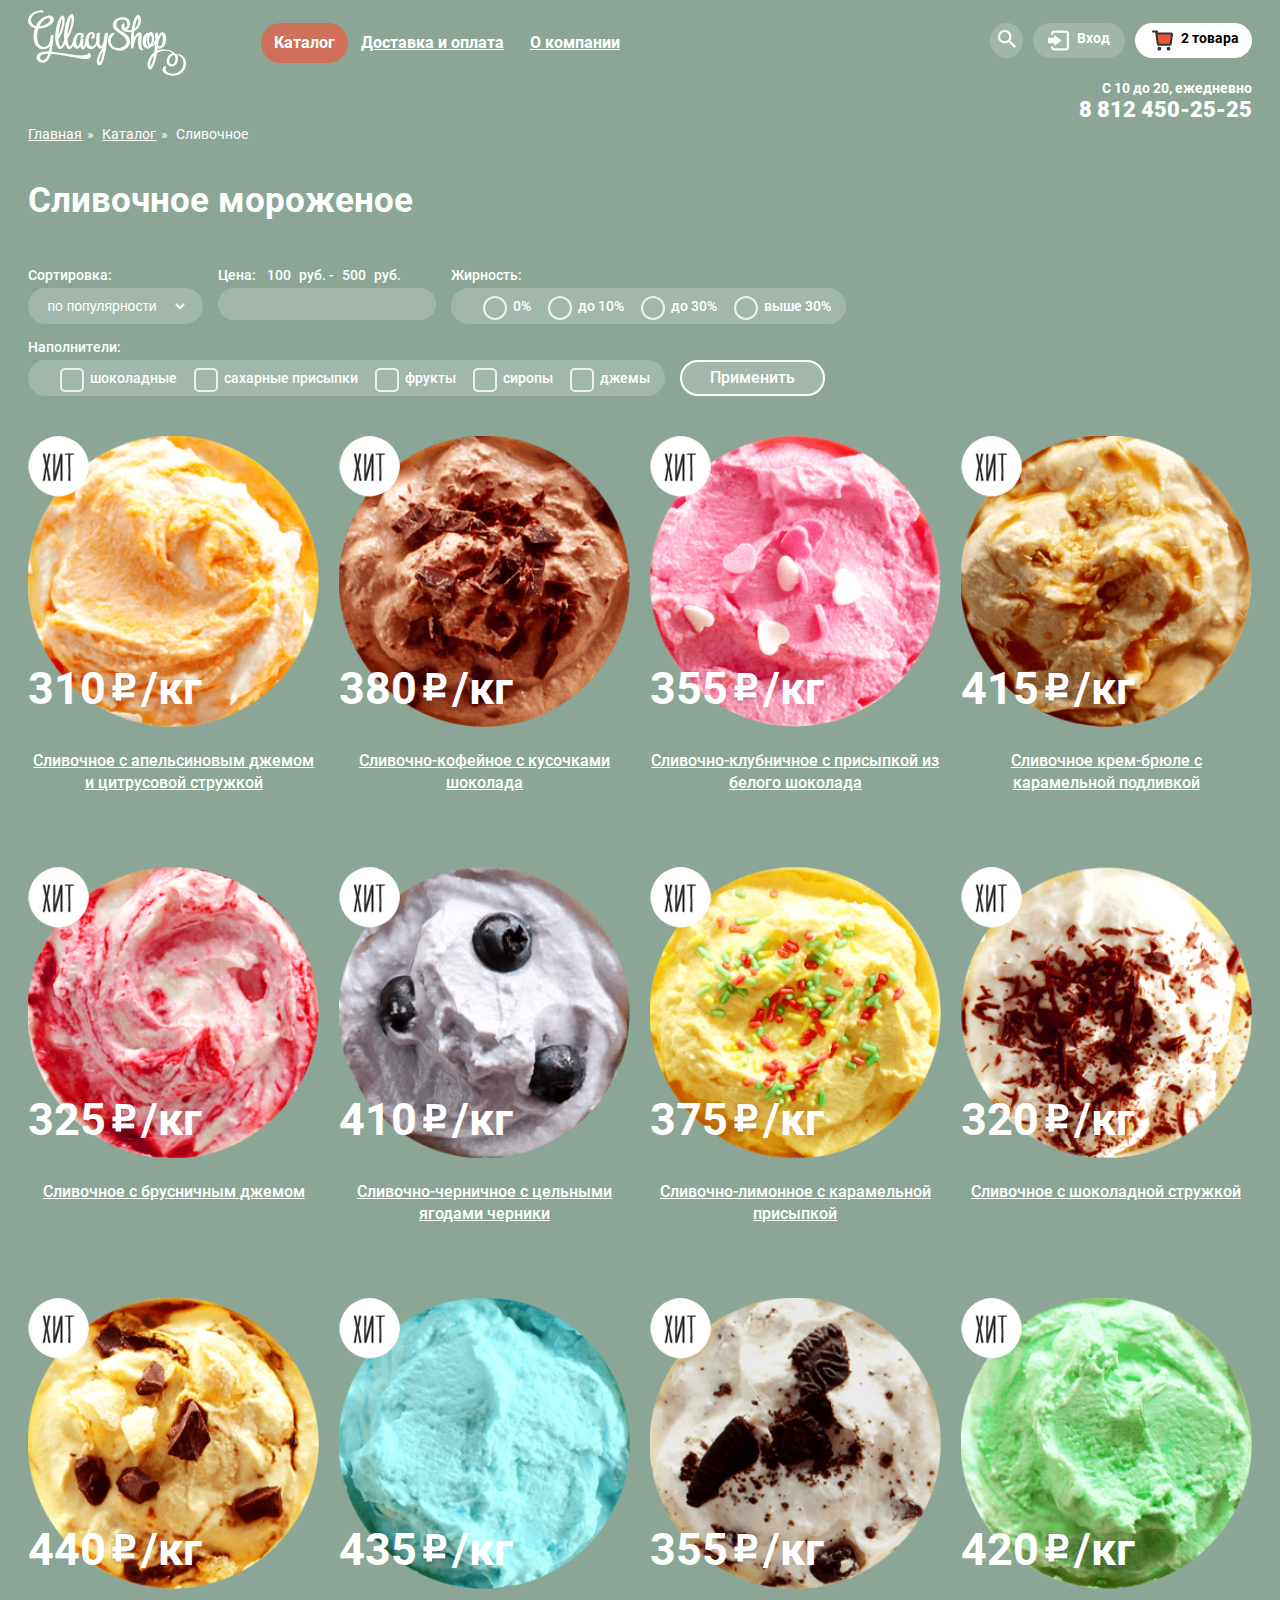
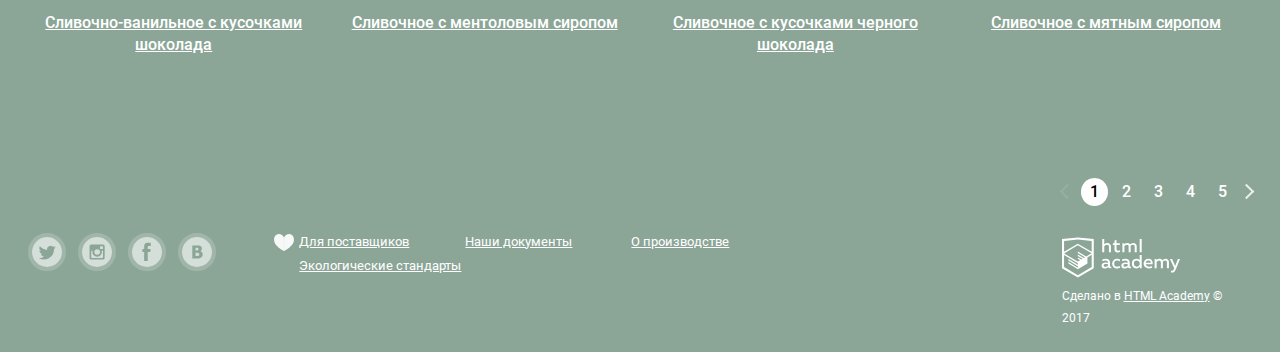
==== commit cf3c58e7: "исправлено отображение номеров телефона" ====
--- a/catalog.html
+++ b/catalog.html
@@ -1,20 +1,23 @@
 <!DOCTYPE html>
 <html lang="ru">
+
 <head>
     <meta charset="UTF-8">
+    <meta name="format-detection" content="telephone=no">
     <title>Glasy</title>
     <link rel="stylesheet" href="css/normalize.css">
     <link href="css/styles.css" rel="stylesheet">
-     <link rel="icon" href="favicon.ico" type="image/x-icon">
-<link rel="shortcut icon" href="favicon.ico" type="image/x-icon"> 
+    <link rel="icon" href="favicon.ico" type="image/x-icon">
+    <link rel="shortcut icon" href="favicon.ico" type="image/x-icon">
     <script src="js/jquery-3.2.1.min.js"></script>
     <script src="js/jquery-ui.min.js"></script>
 </head>
+
 <body>
     <header class="header">
         <div class="wrapper menu-content clearfix">
             <div class="logo">
-                <a href="index.html"><img src="img/Logo.svg" alt="Логотип"></a>
+                <a href="index.html"><img src="img/Logo.svg" width="158" height="66" alt="Логотип"></a>
             </div>
             <nav class="main-navigation">
                 <ul class="main-menu">
@@ -35,7 +38,9 @@
                 <div class="user-information">
                     <div class="menu-information search">
                         <a href="#" class="search-item">
-                            <svg xmlns="http://www.w3.org/2000/svg" width="18" height="18" viewBox="0 0 16.7 16.68"><path d="M11.94,10.49h-.76l-.26-.26a6.21,6.21,0,1,0-.68.67l.26.26v.76l4.77,4.76,1.42-1.42Zm-5.73,0A4.29,4.29,0,1,1,10.5,6.2,4.29,4.29,0,0,1,6.21,10.49Z" fill="#fff" fill-rule="evenodd"/></svg></a>
+                            <svg xmlns="http://www.w3.org/2000/svg" width="18" height="18" viewBox="0 0 16.7 16.68">
+                                <path d="M11.94,10.49h-.76l-.26-.26a6.21,6.21,0,1,0-.68.67l.26.26v.76l4.77,4.76,1.42-1.42Zm-5.73,0A4.29,4.29,0,1,1,10.5,6.2,4.29,4.29,0,0,1,6.21,10.49Z" fill="#fff" fill-rule="evenodd" /> </svg>
+                        </a>
                         <div class="search-window">
                             <div class="entry-point">
                                 <input type="text" class="search-window-input" id="search-text">
@@ -44,9 +49,8 @@
                         </div>
                     </div>
                     <div class="entry menu-information">
-                        <svg xmlns="http://www.w3.org/2000/svg" width="21" height="21" viewBox="0 0 20.063 19"><path d="M973,32.968v-0.96a3,3,0,0,1,3-3h11.059a3,3,0,0,1,3,3V44.986a3,3,0,0,1-3,3H976a3,3,0,0,1-3-3V44h2v2h13V31H975v1.968h-2Zm-3,8.046h6.029v2.743l7.027-5.3-7.027-5.3V35.9H970v5.114Z" fill="#fff" fill-opacity="0.99" fill-rule="evenodd" transform="translate(-970 -29)"/>
-                            </svg>
-                        <a href="#">Вход</a>
+                        <svg xmlns="http://www.w3.org/2000/svg" width="21" height="21" viewBox="0 0 20.063 19">
+                            <path d="M973,32.968v-0.96a3,3,0,0,1,3-3h11.059a3,3,0,0,1,3,3V44.986a3,3,0,0,1-3,3H976a3,3,0,0,1-3-3V44h2v2h13V31H975v1.968h-2Zm-3,8.046h6.029v2.743l7.027-5.3-7.027-5.3V35.9H970v5.114Z" fill="#fff" fill-opacity="0.99" fill-rule="evenodd" transform="translate(-970 -29)" /> </svg> <a href="#">Вход</a>
                         <div class="entry-block clearfix">
                             <form action="">
                                 <div class="entry-point">
@@ -58,50 +62,35 @@
                                     <label for="password">Пароль</label>
                                 </div>
                                 <button type="submit" class="btn btn-entry">Войти</button>
-                            </form>
-                            <a href="#">Забыли пароль?</a>
-                            <a href="#">Новая регистрация</a>
-                        </div>
+                            </form> <a href="#">Забыли пароль?</a> <a href="#">Новая регистрация</a> </div>
                     </div>
                     <div class="menu-information basket basket-full">
-                        <svg xmlns="http://www.w3.org/2000/svg" width="21" height="21" viewBox="0 0 20.63 19.7"><polygon points="4.5 3.34 5.63 13.47 18.25 13.59 19.63 3.34 4.5 3.34" fill="#ec573b" fill-rule="evenodd"/><path d="M7.25,16a1.87,1.87,0,1,0,1.87,1.87A1.87,1.87,0,0,0,7.25,16ZM19.07,2H5.1A1,1,0,0,0,6,1,1,1,0,0,0,5,0H1A1,1,0,0,0,1,2H3.13a3.68,3.68,0,0,0,.14,1.05L4.73,13.34A2,2,0,0,0,6.61,15H17.49a2,2,0,0,0,1.88-1.64l1.2-8.91C20.84,3.11,20.17,2,19.07,2Zm-.47,2.17-1.19,8.79s0,0,0,0H6.73l-1.31-9H18.62ZM16.25,16a1.87,1.87,0,1,0,1.87,1.87A1.87,1.87,0,0,0,16.25,16Z" fill="#343434"/></svg>
-                        <a href="#">2 товара</a>
+                        <svg xmlns="http://www.w3.org/2000/svg" width="21" height="21" viewBox="0 0 20.63 19.7">
+                            <polygon points="4.5 3.34 5.63 13.47 18.25 13.59 19.63 3.34 4.5 3.34" fill="#ec573b" fill-rule="evenodd" />
+                            <path d="M7.25,16a1.87,1.87,0,1,0,1.87,1.87A1.87,1.87,0,0,0,7.25,16ZM19.07,2H5.1A1,1,0,0,0,6,1,1,1,0,0,0,5,0H1A1,1,0,0,0,1,2H3.13a3.68,3.68,0,0,0,.14,1.05L4.73,13.34A2,2,0,0,0,6.61,15H17.49a2,2,0,0,0,1.88-1.64l1.2-8.91C20.84,3.11,20.17,2,19.07,2Zm-.47,2.17-1.19,8.79s0,0,0,0H6.73l-1.31-9H18.62ZM16.25,16a1.87,1.87,0,1,0,1.87,1.87A1.87,1.87,0,0,0,16.25,16Z" fill="#343434" /> </svg> <a href="#">2 товара</a>
                         <div class="fill-basket">
                             <ul>
-                                <li class="item-select">
-                                    <span class="remove"></span>
-                                    <img src="img/Мороженко1.png" width="33" height="33" alt="Пломбир с апельсиновым джемом">
+                                <li class="item-select"> <span class="remove"></span> <img src="img/Мороженко1.png" width="33" height="33" alt="Пломбир с апельсиновым джемом">
                                     <p class="item-name">Пломбир с апельсиновым джемом</p>
-                                    <p>1,5 кг<span>х 200 руб.</span></p>
-                                    <span class="item-cost">300 руб.</span>
-                                </li>
-                                <li class="item-select">
-                                    <span class="remove"></span>
-                                    <img src="img/Мороженко2.png" width="33" height="33" alt="Клубничный пломбир с присыпкой из белого шоколада">
+                                    <p>1,5 кг<span>х 200 руб.</span></p> <span class="item-cost">300 руб.</span> </li>
+                                <li class="item-select"> <span class="remove"></span> <img src="img/Мороженко2.png" width="33" height="33" alt="Клубничный пломбир с присыпкой из белого шоколада">
                                     <p class="item-name">Клубничный пломбир с присыпкой из белого шоколада</p>
-                                    <p>1,5 кг<span>х 300 руб.</span></p>
-                                    <span class="item-cost">450 руб.</span>
-                                </li>
+                                    <p>1,5 кг<span>х 300 руб.</span></p> <span class="item-cost">450 руб.</span> </li>
                             </ul>
                             <p class="item-sum">Итого: 750 руб.</p>
                             <button class="btn btn-basket">Оформить заказ</button>
                         </div>
                     </div>
                 </div>
-                <div class="main-contacts">
-                    С 10 до 20, ежедневно<br><span>8 812 450-25-25</span>
-                </div>
+                <div class="main-contacts"> С 10 до 20, ежедневно
+                    <br><span>8 812 450-25-25</span> </div>
             </div>
         </div>
     </header>
     <main>
         <div class="wrapper">
-            <div class="breadcrumps">
-                <a href="index.html">Главная</a>
-                <a href="#">Каталог</a>
-                <span>Сливочное</span>
-                <h1>Сливочное мороженое</h1>
-            </div>
+            <div class="breadcrumps"> <a href="index.html">Главная</a> <a href="#">Каталог</a> <span>Сливочное</span>
+                <h1>Сливочное мороженое</h1> </div>
         </div>
         <div class="wrapper">
             <form action="" class="item-select">
@@ -109,32 +98,37 @@
                     <legend>Сортировка:</legend>
                     <div class="input-area sort-list">
                         <label for="sort">
-                          <select name="sort-list" id="sort">
-                           <option value="popular" selected>по популярности</option>
-                            <option value="cheap">сначала недорогие</option>
-                            <option value="expensive">сначала дорогие</option>
-                            <option value="fat-content">по жирности</option>
-                        </select>
+                            <select name="sort-list" id="sort">
+                                <option value="popular" selected>по популярности</option>
+                                <option value="cheap">сначала недорогие</option>
+                                <option value="expensive">сначала дорогие</option>
+                                <option value="fat-content">по жирности</option>
+                            </select>
                         </label>
                     </div>
                 </fieldset>
                 <fieldset class="input-slider">
                     <div class="output-area">
-                        <label for="minCost">Цена: <input type="text" id="minCost" value="100">руб. -</label>
-                        <label for="maxCost"><input type="text" id="maxCost" value="500">руб.</label>
+                        <label for="minCost">Цена:
+                            <input type="text" id="minCost" value="100">руб. -</label>
+                        <label for="maxCost">
+                            <input type="text" id="maxCost" value="500">руб.</label>
                     </div>
                     <div class="range-class input-area">
-                        <div id="rating">
-                        </div>
+                        <div id="rating"> </div>
                     </div>
                 </fieldset>
                 <fieldset class="quality-item">
                     <legend>Жирность:</legend>
                     <div class="input-area">
-                        <input type="radio" name="quality" id="low"><label for="low">0%</label>
-                        <input type="radio" name="quality" id="middle"><label for="middle">до 10%</label>
-                        <input type="radio" name="quality" id="normal"><label for="normal">до 30%</label>
-                        <input type="radio" name="quality" id="high"><label for="high">выше 30%</label>
+                        <input type="radio" name="quality" id="low">
+                        <label for="low">0%</label>
+                        <input type="radio" name="quality" id="middle">
+                        <label for="middle">до 10%</label>
+                        <input type="radio" name="quality" id="normal">
+                        <label for="normal">до 30%</label>
+                        <input type="radio" name="quality" id="high">
+                        <label for="high">выше 30%</label>
                     </div>
                 </fieldset>
                 <fieldset class="quality-item fieldset-species">
@@ -158,159 +152,89 @@
         <div class="wrapper">
             <div class="items-list clearfix item-catalog">
                 <div class="item-description">
-                    <div class="item">
-                        <img class="ice-cream-item" src="img/1.png" alt="Сливочное с апельсиновым джемом и цитрусовой стружкой">
-                        <div class="price">
-                            <span class="price-description">310</span>
-                            <span>/кг</span>
-                        </div>
-                    </div>
-                    <a href="#">Сливочное с апельсиновым джемом и цитрусовой стружкой</a>
-                    <button class="btn btn-item">Быстрый просмотр</button>
-                </div>
-                <div class="item-description">
-                    <div class="item">
-                        <img class="ice-cream-item" src="img/2.png" alt="Сливочно-кофейное с кусочками шоколада">
-                        <div class="price">
-                            <span class="price-description">380</span>
-                            <span>/кг</span>
-                        </div>
-                    </div>
-                    <a href="#">Сливочно-кофейное с кусочками шоколада</a>
-                    <button class="btn btn-item">Быстрый просмотр</button>
-                </div>
-                <div class="item-description">
-                    <div class="item">
-                        <img class="ice-cream-item" src="img/3.png" alt="Сливочно-клубничное с присыпкой из белого шоколада">
-                        <div class="price">
-                            <span class="price-description">355</span>
-                            <span>/кг</span>
-                        </div>
-                    </div>
-                    <a href="#">Сливочно-клубничное с присыпкой из белого шоколада</a>
-                    <button class="btn btn-item">Быстрый просмотр</button>
-                </div>
-                <div class="item-description">
-                    <div class="item">
-                        <img class="ice-cream-item" src="img/4.png" alt="Сливочное крем-брюле с карамельной подливкой">
-                        <div class="price">
-                            <span class="price-description">415</span>
-                            <span>/кг</span>
-                        </div>
-                    </div>
-                    <a href="#">Сливочное крем-брюле с карамельной подливкой</a>
-                    <button class="btn btn-item">Быстрый просмотр</button>
-                </div>
-                <div class="item-description">
-                    <div class="item">
-                        <img class="ice-cream-item" src="img/5.png" alt="Сливочное с брусничным джемом">
-                        <div class="price">
-                            <span class="price-description">325</span>
-                            <span>/кг</span>
-                        </div>
-                    </div>
-                    <a href="#">Сливочное с брусничным джемом</a>
-                    <button class="btn btn-item">Быстрый просмотр</button>
-                </div>
-                <div class="item-description">
-                    <div class="item">
-                        <img class="ice-cream-item" src="img/6.png" alt="Сливочно-черничное с цельными ягодами черники">
-                        <div class="price">
-                            <span class="price-description">410</span>
-                            <span>/кг</span>
-                        </div>
-                    </div>
-                    <a href="#">Сливочно-черничное с цельными ягодами черники</a>
-                    <button class="btn btn-item">Быстрый просмотр</button>
-                </div>
-                <div class="item-description">
-                    <div class="item">
-                        <img class="ice-cream-item" src="img/7.png" alt="Сливочно-лимонное с карамельной присыпкой">
-                        <div class="price">
-                            <span class="price-description">375</span>
-                            <span>/кг</span>
-                        </div>
-                    </div>
-                    <a href="#">Сливочно-лимонное с карамельной присыпкой</a>
-                    <button class="btn btn-item">Быстрый просмотр</button>
-                </div>
-                <div class="item-description">
-                    <div class="item">
-                        <img class="ice-cream-item" src="img/8.png" alt="Сливочное с шоколадной стружкой">
-                        <div class="price">
-                            <span class="price-description">320</span>
-                            <span>/кг</span>
-                        </div>
-                    </div>
-                    <a href="#">Сливочное с шоколадной стружкой</a>
-                    <button class="btn btn-item">Быстрый просмотр</button>
-                </div>
-                <div class="item-description">
-                    <div class="item">
-                        <img class="ice-cream-item" src="img/9.png" alt="Сливочно-ванильное с кусочками шоколада">
-                        <div class="price">
-                            <span class="price-description">440</span>
-                            <span>/кг</span>
-                        </div>
-                    </div>
-                    <a href="#">Сливочно-ванильное с кусочками шоколада</a>
-                    <button class="btn btn-item">Быстрый просмотр</button>
-                </div>
-                <div class="item-description">
-                    <div class="item">
-                        <img class="ice-cream-item" src="img/10.png" alt="Сливочноe с ментоловым сиропом">
-                        <div class="price">
-                            <span class="price-description">435</span>
-                            <span>/кг</span>
-                        </div>
-                    </div>
-                    <a href="#">Сливочноe с ментоловым сиропом</a>
-                    <button class="btn btn-item">Быстрый просмотр</button>
-                </div>
-                <div class="item-description">
-                    <div class="item">
-                        <img class="ice-cream-item" src="img/11.png" alt="Сливочное с кусочками черного шоколада">
-                        <div class="price">
-                            <span class="price-description">355</span>
-                            <span>/кг</span>
-                        </div>
-                    </div>
-                    <a href="#">Сливочное с кусочками черного шоколада</a>
-                    <button class="btn btn-item">Быстрый просмотр</button>
-                </div>
-                <div class="item-description">
-                    <div class="item">
-                        <img class="ice-cream-item" src="img/12.png" alt="Сливочное с мятным сиропом">
-                        <div class="price">
-                            <span class="price-description">420</span>
-                            <span>/кг</span>
-                        </div>
-                    </div>
-                    <a href="#">Сливочное с мятным сиропом</a>
+                    <div class="item"> <img class="ice-cream-item" src="img/1.png" alt="Сливочное с апельсиновым джемом и цитрусовой стружкой">
+                        <div class="price"> <span class="price-description">310</span> <span>/кг</span> </div>
+                    </div> <a href="#">Сливочное с апельсиновым джемом и цитрусовой стружкой</a>
+                    <button class="btn btn-item">Быстрый просмотр</button>
+                </div>
+                <div class="item-description">
+                    <div class="item"> <img class="ice-cream-item" src="img/2.png" alt="Сливочно-кофейное с кусочками шоколада">
+                        <div class="price"> <span class="price-description">380</span> <span>/кг</span> </div>
+                    </div> <a href="#">Сливочно-кофейное с кусочками шоколада</a>
+                    <button class="btn btn-item">Быстрый просмотр</button>
+                </div>
+                <div class="item-description">
+                    <div class="item"> <img class="ice-cream-item" src="img/3.png" alt="Сливочно-клубничное с присыпкой из белого шоколада">
+                        <div class="price"> <span class="price-description">355</span> <span>/кг</span> </div>
+                    </div> <a href="#">Сливочно-клубничное с присыпкой из белого шоколада</a>
+                    <button class="btn btn-item">Быстрый просмотр</button>
+                </div>
+                <div class="item-description">
+                    <div class="item"> <img class="ice-cream-item" src="img/4.png" alt="Сливочное крем-брюле с карамельной подливкой">
+                        <div class="price"> <span class="price-description">415</span> <span>/кг</span> </div>
+                    </div> <a href="#">Сливочное крем-брюле с карамельной подливкой</a>
+                    <button class="btn btn-item">Быстрый просмотр</button>
+                </div>
+                <div class="item-description">
+                    <div class="item"> <img class="ice-cream-item" src="img/5.png" alt="Сливочное с брусничным джемом">
+                        <div class="price"> <span class="price-description">325</span> <span>/кг</span> </div>
+                    </div> <a href="#">Сливочное с брусничным джемом</a>
+                    <button class="btn btn-item">Быстрый просмотр</button>
+                </div>
+                <div class="item-description">
+                    <div class="item"> <img class="ice-cream-item" src="img/6.png" alt="Сливочно-черничное с цельными ягодами черники">
+                        <div class="price"> <span class="price-description">410</span> <span>/кг</span> </div>
+                    </div> <a href="#">Сливочно-черничное с цельными ягодами черники</a>
+                    <button class="btn btn-item">Быстрый просмотр</button>
+                </div>
+                <div class="item-description">
+                    <div class="item"> <img class="ice-cream-item" src="img/7.png" alt="Сливочно-лимонное с карамельной присыпкой">
+                        <div class="price"> <span class="price-description">375</span> <span>/кг</span> </div>
+                    </div> <a href="#">Сливочно-лимонное с карамельной присыпкой</a>
+                    <button class="btn btn-item">Быстрый просмотр</button>
+                </div>
+                <div class="item-description">
+                    <div class="item"> <img class="ice-cream-item" src="img/8.png" alt="Сливочное с шоколадной стружкой">
+                        <div class="price"> <span class="price-description">320</span> <span>/кг</span> </div>
+                    </div> <a href="#">Сливочное с шоколадной стружкой</a>
+                    <button class="btn btn-item">Быстрый просмотр</button>
+                </div>
+                <div class="item-description">
+                    <div class="item"> <img class="ice-cream-item" src="img/9.png" alt="Сливочно-ванильное с кусочками шоколада">
+                        <div class="price"> <span class="price-description">440</span> <span>/кг</span> </div>
+                    </div> <a href="#">Сливочно-ванильное с кусочками шоколада</a>
+                    <button class="btn btn-item">Быстрый просмотр</button>
+                </div>
+                <div class="item-description">
+                    <div class="item"> <img class="ice-cream-item" src="img/10.png" alt="Сливочноe с ментоловым сиропом">
+                        <div class="price"> <span class="price-description">435</span> <span>/кг</span> </div>
+                    </div> <a href="#">Сливочноe с ментоловым сиропом</a>
+                    <button class="btn btn-item">Быстрый просмотр</button>
+                </div>
+                <div class="item-description">
+                    <div class="item"> <img class="ice-cream-item" src="img/11.png" alt="Сливочное с кусочками черного шоколада">
+                        <div class="price"> <span class="price-description">355</span> <span>/кг</span> </div>
+                    </div> <a href="#">Сливочное с кусочками черного шоколада</a>
+                    <button class="btn btn-item">Быстрый просмотр</button>
+                </div>
+                <div class="item-description">
+                    <div class="item"> <img class="ice-cream-item" src="img/12.png" alt="Сливочное с мятным сиропом">
+                        <div class="price"> <span class="price-description">420</span> <span>/кг</span> </div>
+                    </div> <a href="#">Сливочное с мятным сиропом</a>
                     <button class="btn btn-item">Быстрый просмотр</button>
                 </div>
             </div>
         </div>
         <div class="wrapper clearfix">
             <div class="pages">
-                <a href="#prev" class="prev"></a>
-                <a href="#" class="active-page">1</a>
-                <a href="#">2</a>
-                <a href="#">3</a>
-                <a href="#">4</a>
-                <a href="#">5</a>
+                <a href="#prev" class="prev"></a> <a href="#" class="active-page">1</a> <a href="#">2</a> <a href="#">3</a> <a href="#">4</a> <a href="#">5</a>
                 <a href="#next" class="next"></a>
             </div>
         </div>
     </main>
     <footer>
         <div class="wrapper clearfix">
-            <div class="social-block">
-                <a href="#" class="social social-tw">Твитер</a>
-                <a href="#" class="social social-inst">Инстаграм</a>
-                <a href="#" class="social social-fb">Фэйсбук</a>
-                <a href="#" class="social social-vk">Вконтакте</a>
-            </div>
+            <div class="social-block"> <a href="#" class="social social-tw">Твитер</a> <a href="#" class="social social-inst">Инстаграм</a> <a href="#" class="social social-fb">Фэйсбук</a> <a href="#" class="social social-vk">Вконтакте</a> </div>
             <div class="main-information-block">
                 <ul class="main-information">
                     <li><a href="#" class="heart">Для поставщиков</a></li>
@@ -320,13 +244,10 @@
                 </ul>
             </div>
             <div class="developer-information">
-                <div class="logo-image">
-                    <img src="img/htmlacademy.svg" alt="Htmlacademy">
-                </div>
-                <span>Сделано в <a href="#">HTML Academy</a> © 2017</span>
-            </div>
+                <div class="logo-image"> <img src="img/htmlacademy.svg" width="118" height="49" alt="Htmlacademy"> </div> <span>Сделано в <a href="#">HTML Academy</a> © 2017</span> </div>
         </div>
     </footer>
     <script async src="js/script.js"></script>
 </body>
-</html>
+
+</html>--- a/css/styles.css
+++ b/css/styles.css
@@ -1362,6 +1362,7 @@
     color: #ffffff;
     left: 100%;
     position: absolute;
+    text-decoration: none;
 }
 
 .pages {
@@ -1712,7 +1713,8 @@
     100% {
         top: 50%;
         left: 50%;
-    };
+    }
+    ;
 }
 
 @keyframes appearing {
@@ -1723,7 +1725,8 @@
     100% {
         top: 50%;
         left: 50%;
-    };
+    }
+    ;
 }
 
 .pop-up p {
@@ -1764,6 +1767,7 @@
     font-weight: 400;
     opacity: 1;
     color: #656565;
+    border: none;
 }
 
 .pop-up-input:focus+label {
@@ -1849,7 +1853,8 @@
     }
     100% {
         left: 50%;
-    };
+    }
+    ;
 }
 
 @keyframes bounce {
@@ -1861,7 +1866,8 @@
     }
     100% {
         left: 50%;
-    };
+    }
+    ;
 }
 
 .overlay {
@@ -1877,4 +1883,4 @@
 
 .overlay-active {
     display: block;
-}
+}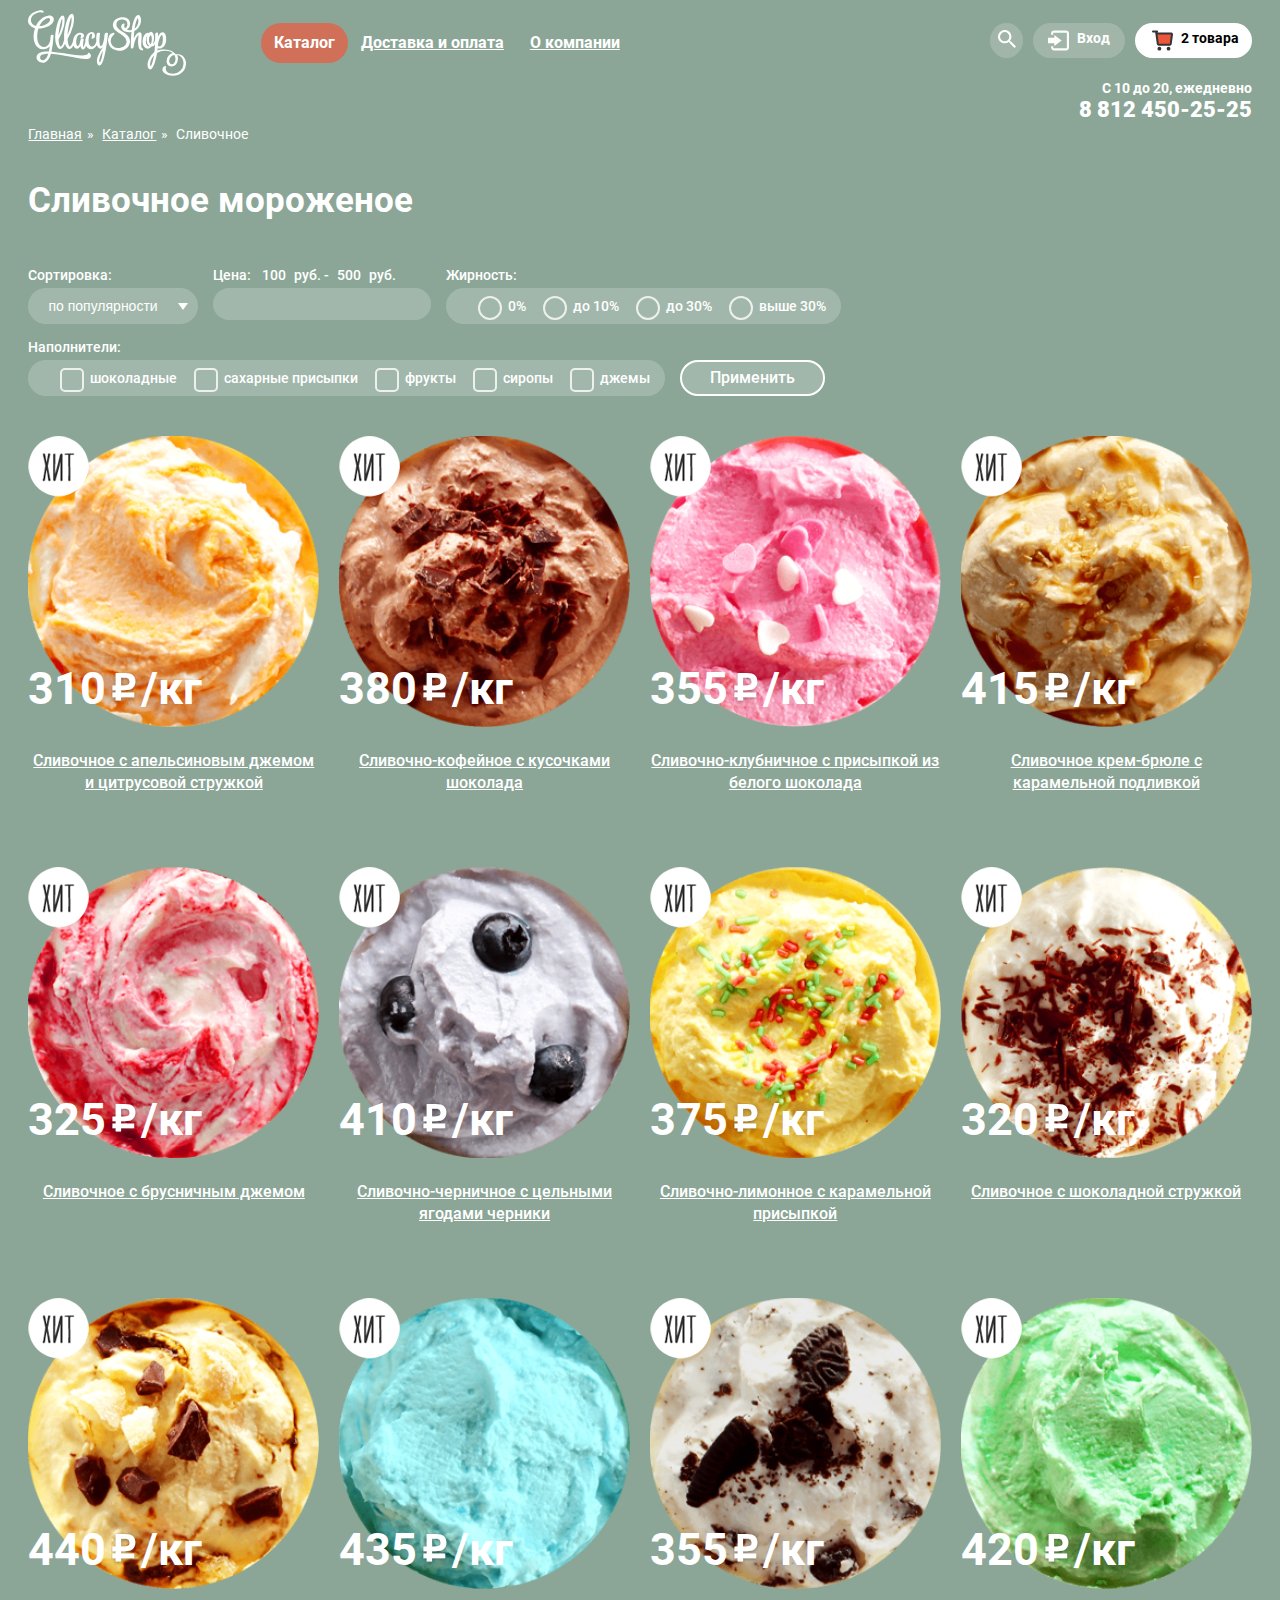
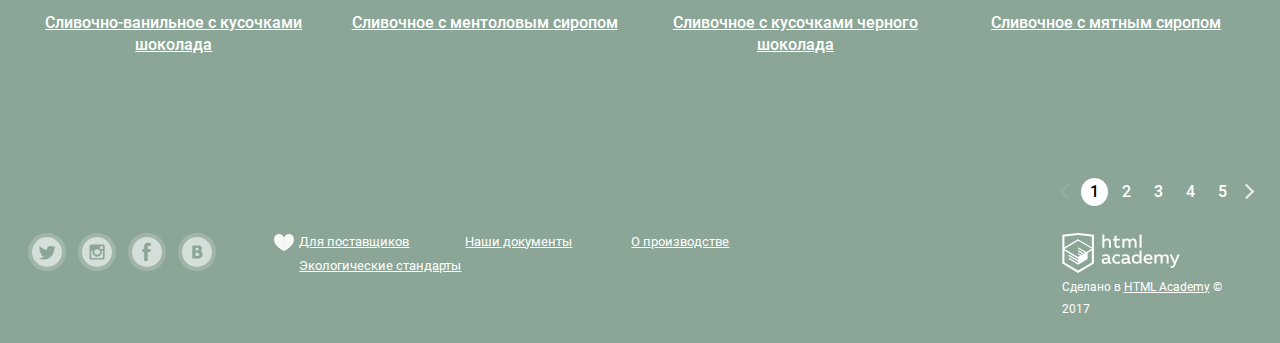
==== commit 6a47314d: "исправлена фокусировка скрипта, select кроссбраузерный" ====
--- a/catalog.html
+++ b/catalog.html
@@ -7,8 +7,27 @@
     <title>Glasy</title>
     <link rel="stylesheet" href="css/normalize.css">
     <link href="css/styles.css" rel="stylesheet">
-    <link rel="icon" href="favicon.ico" type="image/x-icon">
-    <link rel="shortcut icon" href="favicon.ico" type="image/x-icon">
+    <link rel="icon" type="image/png" sizes="32x32" href="img/favicons/favicon-32x32.png">
+    <link rel="icon" type="image/png" sizes="194x194" href="img/favicons/favicon-194x194.png">
+    <link rel="icon" type="image/png" sizes="192x192" href="img/favicons/android-chrome-192x192.png">
+    <link rel="icon" type="image/png" sizes="16x16" href="img/favicons/favicon-16x16.png">
+    <link rel="icon" href="img/favicons/favicon.ico" sizes="16x16 32x32" type="image/x-icon">
+    <link rel="shortcut icon" href="img/favicons/favicon.ico">
+    <link rel="apple-touch-icon" sizes="57x57" href="img/favicons/apple-touch-icon-57x57.png">
+    <link rel="apple-touch-icon" sizes="60x60" href="img/favicons/apple-touch-icon-60x60.png">
+    <link rel="apple-touch-icon" sizes="72x72" href="img/favicons/apple-touch-icon-72x72.png">
+    <link rel="apple-touch-icon" sizes="76x76" href="img/favicons/apple-touch-icon-76x76.png">
+    <link rel="apple-touch-icon" sizes="114x114" href="img/favicons/apple-touch-icon-114x114.png">
+    <link rel="apple-touch-icon" sizes="120x120" href="img/favicons/apple-touch-icon-120x120.png">
+    <link rel="apple-touch-icon" sizes="144x144" href="img/favicons/apple-touch-icon-144x144.png">
+    <link rel="apple-touch-icon" sizes="152x152" href="img/favicons/apple-touch-icon-152x152.png">
+    <link rel="apple-touch-icon" sizes="180x180" href="img/favicons/apple-touch-icon.png">
+    <link rel="manifest" href="manifest.json">
+    <link rel="mask-icon" href="img/favicons/safari-pinned-tab.svg" color="#eba776">
+    <meta name="msapplication-TileColor" content="#c8e883">
+    <meta name="msapplication-TileImage" content="img/favicons/mstile-144x144.png">
+    <meta name="msapplication-config" content="browserconfig.xml">
+    <meta name="theme-color" content="#ff0000">
     <script src="js/jquery-3.2.1.min.js"></script>
     <script src="js/jquery-ui.min.js"></script>
 </head>
@@ -21,7 +40,7 @@
             </div>
             <nav class="main-navigation">
                 <ul class="main-menu">
-                    <li class="active"><a href="#">Каталог</a>
+                    <li class="cataloge  active"><a href="#">Каталог</a>
                         <ul class="sub-menu">
                             <li><span>Новинки</span></li>
                             <li><a href="#">Сливочное</a></li>
@@ -89,7 +108,7 @@
     </header>
     <main>
         <div class="wrapper">
-            <div class="breadcrumps"> <a href="index.html">Главная</a> <a href="#">Каталог</a> <span>Сливочное</span>
+            <div class="breadcrumps"> <a href="index.html"><span class="breadcrumps-link">Главная</span></a> <a href="#"><span class="breadcrumps-link">Каталог</span></a> <span>Сливочное</span>
                 <h1>Сливочное мороженое</h1> </div>
         </div>
         <div class="wrapper">
@@ -120,7 +139,7 @@
                 </fieldset>
                 <fieldset class="quality-item">
                     <legend>Жирность:</legend>
-                    <div class="input-area">
+                    <div class="input-area  input-max">
                         <input type="radio" name="quality" id="low">
                         <label for="low">0%</label>
                         <input type="radio" name="quality" id="middle">
@@ -133,7 +152,7 @@
                 </fieldset>
                 <fieldset class="quality-item fieldset-species">
                     <legend>Наполнители:</legend>
-                    <div class="input-area">
+                    <div class="input-area input-max">
                         <input type="checkbox" id="chocolate">
                         <label for="chocolate">шоколадные</label>
                         <input type="checkbox" id="sugar">
@@ -244,7 +263,7 @@
                 </ul>
             </div>
             <div class="developer-information">
-                <div class="logo-image"> <img src="img/htmlacademy.svg" width="118" height="49" alt="Htmlacademy"> </div> <span>Сделано в <a href="#">HTML Academy</a> © 2017</span> </div>
+                <div class="logo-image"> <img src="img/htmlacademy.svg" width="118" height="40" alt="Htmlacademy"> </div> <span>Сделано в <a href="#">HTML Academy</a> © 2017</span> </div>
         </div>
     </footer>
     <script async src="js/script.js"></script>
--- a/css/styles.css
+++ b/css/styles.css
@@ -165,6 +165,7 @@
     padding-left: 12px;
     float: left;
     padding-top: 23px;
+    width: 45%;
 }
 
 .main-navigation .main-menu {
@@ -172,8 +173,8 @@
     padding: 0;
     margin: 0;
     font-size: 0;
-    position: absolute;
-    width: 45%;
+    /*    position: absolute;*/
+    /*    width: 45%;*/
 }
 
 .main-menu li {
@@ -313,6 +314,20 @@
     display: none;
     margin-top: 5px;
 }
+
+
+/*
+.main-menu .sub-menu::after {
+    content: "";
+    position: absolute;
+    display: block;
+    background-color: transparent;
+    width: 100%;
+    height: 10px;
+    top: 0px;
+    left: 0;
+}
+*/
 
 .main-menu>li {
     position: relative;
@@ -1283,7 +1298,7 @@
 
 .main-information-block {
     float: left;
-    width: 45%;
+    width: 43%;
 }
 
 .main-information {
@@ -1343,18 +1358,19 @@
     font-size: 0;
 }
 
-.breadcrumps a,
 .breadcrumps span {
     color: #ffffff;
     font-size: 14px;
+}
+
+.breadcrumps a {
+    position: relative;
+    text-decoration: none;
     padding-right: 5px;
     margin-right: 15px;
-    position: relative;
-}
-
-.breadcrumps a:hover,
-.breadcrumps a:active {
-    color: #ffbc9e;
+    color: #ffffff;
+    display: inline-block;
+    font-size: 14px;
 }
 
 .breadcrumps a::after {
@@ -1362,7 +1378,15 @@
     color: #ffffff;
     left: 100%;
     position: absolute;
-    text-decoration: none;
+}
+
+.breadcrumps-link {
+    text-decoration: underline;
+}
+
+.breadcrumps-link:hover,
+.breadcrumps-link:active {
+    color: #ffbc9e;
 }
 
 .pages {
@@ -1443,13 +1467,20 @@
     font-size: 0;
 }
 
+.item-select select {
+    appearance: none;
+    -moz-appearance: none;
+    -webkit-appearance: none;
+    padding-left: 5px;
+    padding-right: 10px;
+}
+
 .item-select input,
 .item-select select {
     color: #ffffff;
     outline: none;
     opacity: 1;
     background-color: transparent;
-    outline: none;
     border: none;
     font-weight: 500;
 }
@@ -1484,18 +1515,64 @@
     line-height: 1.3;
 }
 
+.sort-list {
+    position: relative;
+}
+
+.sort-list::after {
+    position: absolute;
+    content: "";
+    top: 60%;
+    right: 10px;
+    border-left: 5px solid transparent;
+    border-right: 5px solid transparent;
+    border-top: 7px solid #ffffff;
+    margin-top: -7px;
+    pointer-events: none;
+}
+
+.sort-list:hover::after {
+    border-top-color: #000000;
+}
+
 .sort-list:hover {
     background-color: #ffffff;
     cursor: pointer;
 }
 
+.sort-list option {
+    color: #000000;
+    font-weight: 400;
+}
+
 .sort-list:hover select {
     color: #000000;
     font-weight: 700;
 }
 
+.sort-list:active {
+    background-color: #ffffff;
+    cursor: pointer;
+}
+
+
+/*
+.sort-list:active select {
+    color: #ffffff;
+    font-weight: 700;
+}
+*/
+
+
+/*
 select:focus {
     color: #000000;
+}
+*/
+
+.input-max {
+    width: 100%;
+    box-sizing: border-box;
 }
 
 .input-area input {
@@ -1689,7 +1766,7 @@
     -ms-transform: translate(-50%, -50%);
     transform: translate(-50%, -50%);
     pointer-events: none;
-    opacity: 0;
+    display: none;
     visibility: hidden;
     -webkit-transition: all 0.3s linear;
     -o-transition: all 0.3s linear;
@@ -1698,7 +1775,7 @@
 }
 
 .pop-up-active {
-    opacity: 1;
+    display: block;
     pointer-events: all;
     visibility: visible;
     -webkit-animation: appearing 0.5s;
